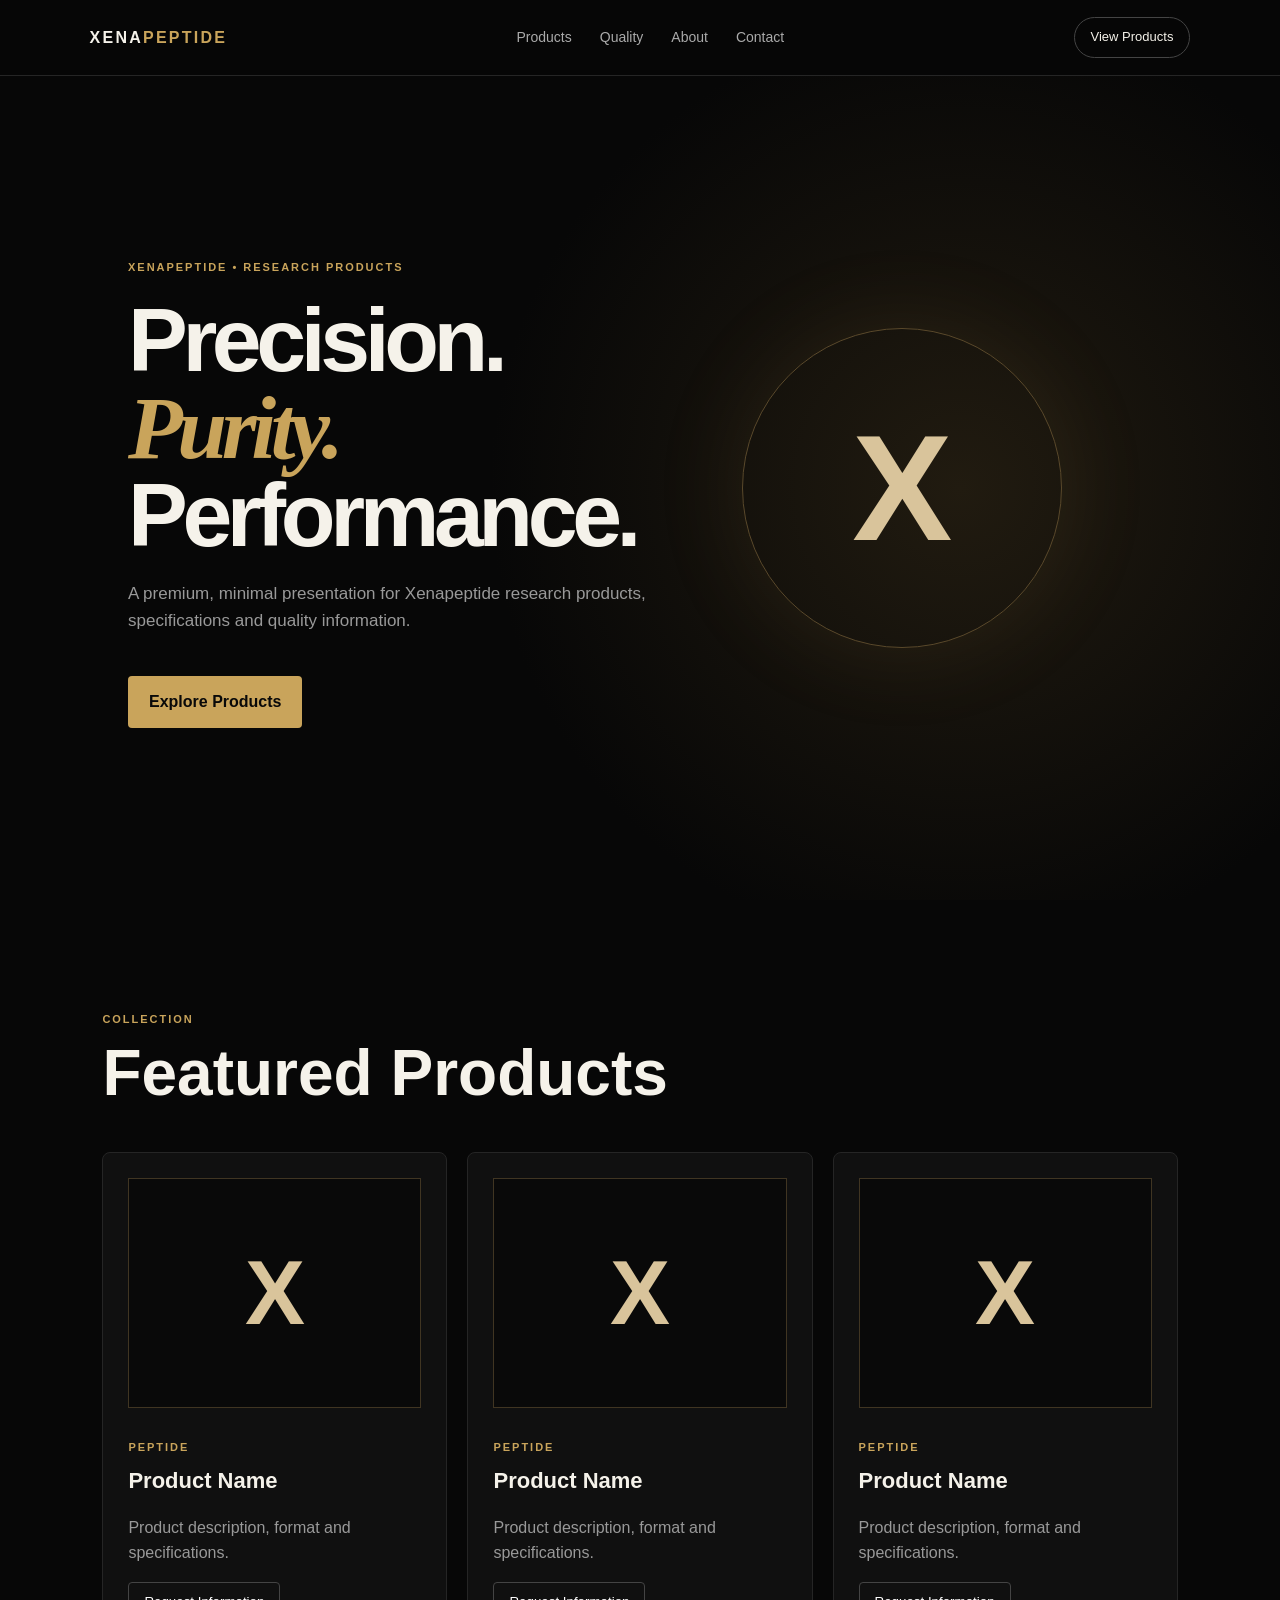
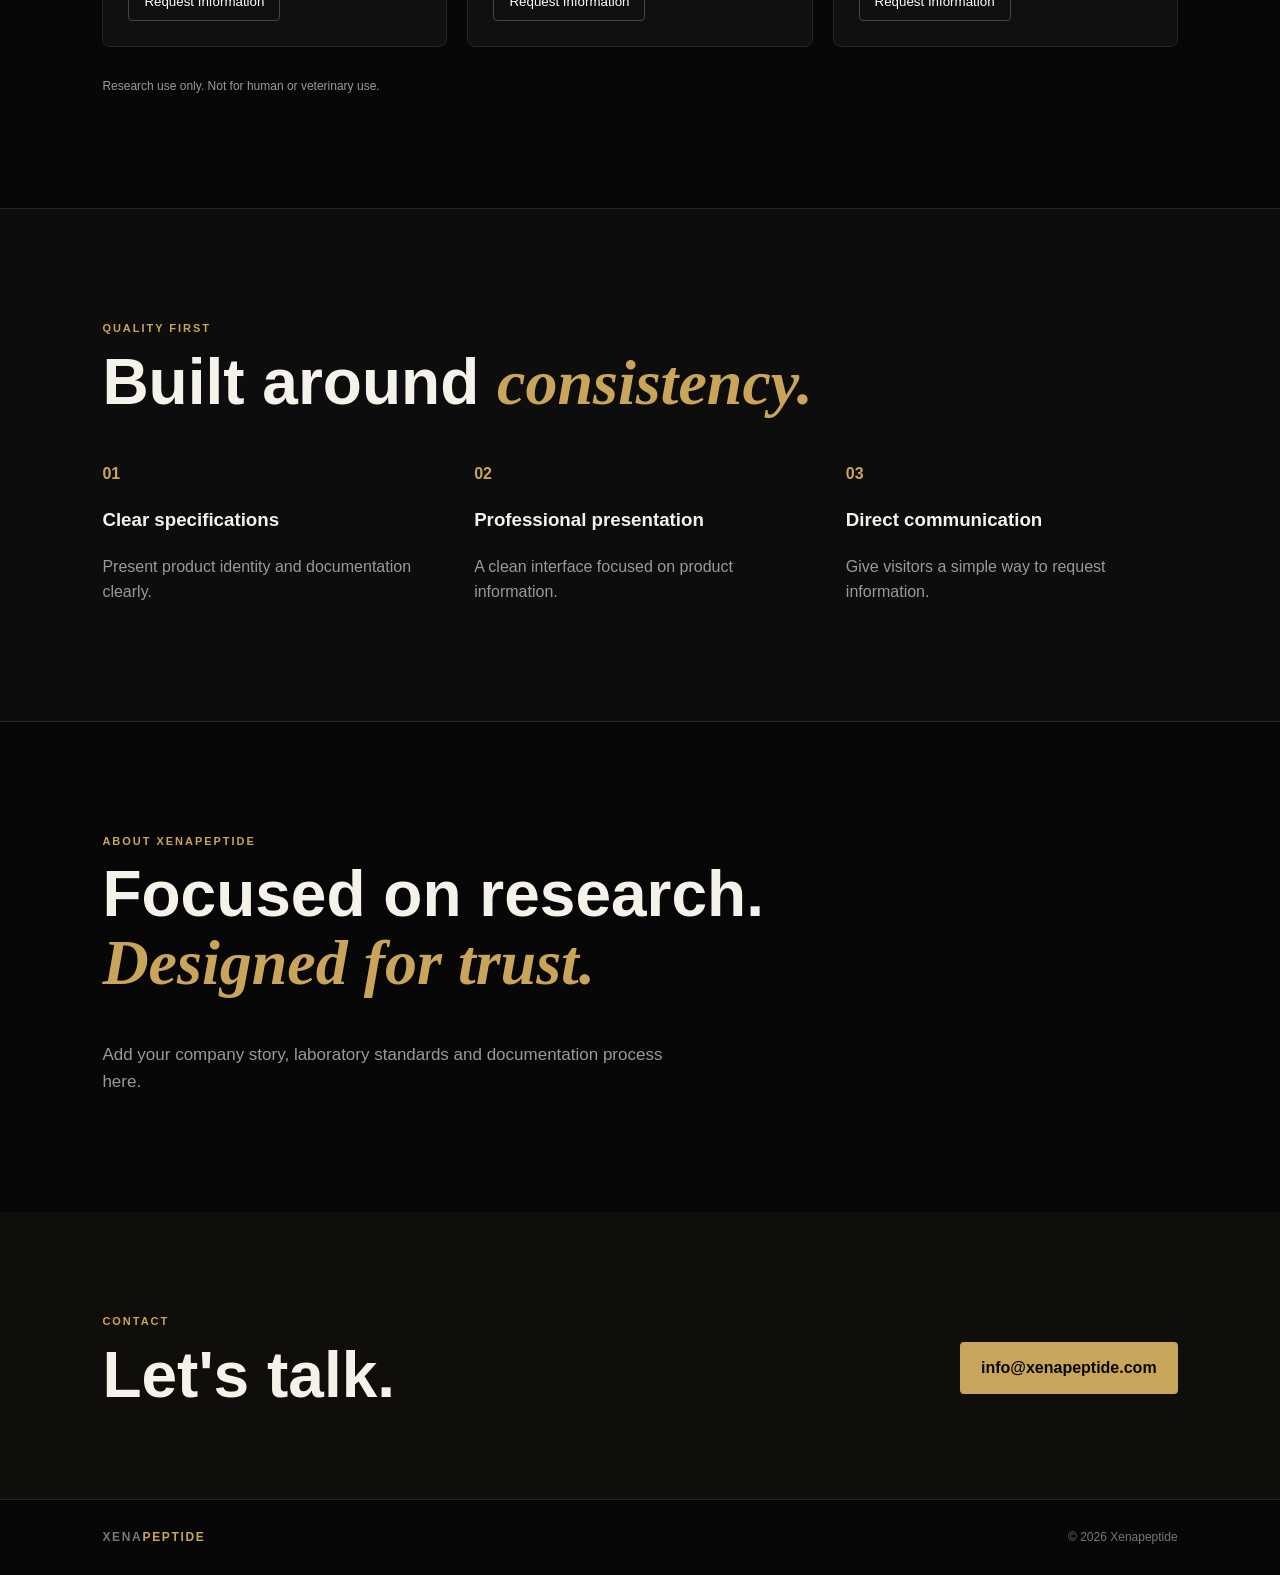
==== index.html @ 650ddecb "Add files via upload" ====
<!doctype html>
<html lang="en"><head>
<meta charset="utf-8"><meta name="viewport" content="width=device-width,initial-scale=1">
<title>Xenapeptide</title><link rel="stylesheet" href="styles.css">
</head><body>
<header><a class="logo" href="#home">XENA<span>PEPTIDE</span></a>
<nav><a href="#products">Products</a><a href="#quality">Quality</a><a href="#about">About</a><a href="#contact">Contact</a></nav>
<a class="pill" href="#products">View Products</a></header>
<section id="home" class="hero"><div>
<p class="eyebrow">XENAPEPTIDE • RESEARCH PRODUCTS</p>
<h1>Precision.<br><i>Purity.</i> Performance.</h1>
<p class="lead">A premium, minimal presentation for Xenapeptide research products, specifications and quality information.</p>
<a class="gold" href="#products">Explore Products</a></div><div class="mark">X</div></section>
<section id="products" class="section"><p class="eyebrow">COLLECTION</p><h2>Featured Products</h2>
<div class="grid">
<article><div class="bottle">X</div><small>PEPTIDE</small><h3>Product Name</h3><p>Product description, format and specifications.</p><button>Request Information</button></article>
<article><div class="bottle">X</div><small>PEPTIDE</small><h3>Product Name</h3><p>Product description, format and specifications.</p><button>Request Information</button></article>
<article><div class="bottle">X</div><small>PEPTIDE</small><h3>Product Name</h3><p>Product description, format and specifications.</p><button>Request Information</button></article>
</div><p class="notice">Research use only. Not for human or veterinary use.</p></section>
<section id="quality" class="dark"><p class="eyebrow">QUALITY FIRST</p><h2>Built around <i>consistency.</i></h2>
<div class="features"><div><b>01</b><h3>Clear specifications</h3><p>Present product identity and documentation clearly.</p></div><div><b>02</b><h3>Professional presentation</h3><p>A clean interface focused on product information.</p></div><div><b>03</b><h3>Direct communication</h3><p>Give visitors a simple way to request information.</p></div></div></section>
<section id="about" class="section about"><p class="eyebrow">ABOUT XENAPEPTIDE</p><h2>Focused on research.<br><i>Designed for trust.</i></h2><p class="lead">Add your company story, laboratory standards and documentation process here.</p></section>
<section id="contact" class="contact"><div><p class="eyebrow">CONTACT</p><h2>Let's talk.</h2></div><a class="gold" href="mailto:info@xenapeptide.com">info@xenapeptide.com</a></section>
<footer><strong>XENA<span>PEPTIDE</span></strong><span>© 2026 Xenapeptide</span></footer>
</body></html>
---- styles.css ----
*{box-sizing:border-box}html{scroll-behavior:smooth}body{margin:0;background:#070707;color:#f5f2ea;font-family:Arial,sans-serif;line-height:1.6}a{text-decoration:none;color:inherit}header{height:76px;border-bottom:1px solid #252525;display:flex;align-items:center;justify-content:space-between;padding:0 7vw;position:sticky;top:0;background:#070707ee;z-index:5}.logo,strong{font-weight:800;letter-spacing:.14em}.logo span,strong span{color:#c9a45b}nav{display:flex;gap:28px;color:#aaa;font-size:14px}.pill{border:1px solid #444;padding:9px 16px;border-radius:30px;font-size:13px}.hero{min-height:calc(100vh - 76px);padding:10vw;display:grid;grid-template-columns:1.2fr .8fr;align-items:center;background:radial-gradient(circle at 75% 50%,#211b10,#070707 45%)}.eyebrow,small{color:#c9a45b;font-size:11px;letter-spacing:.18em;font-weight:bold}.hero h1{font-size:clamp(52px,7vw,94px);line-height:.98;letter-spacing:-.06em;margin:20px 0}.hero i,h2 i{color:#c9a45b;font-family:Georgia,serif}.lead{color:#999;max-width:600px;font-size:17px}.gold{display:inline-block;background:#c9a45b;color:#090909;padding:13px 21px;margin-top:25px;font-weight:bold;border-radius:4px}.mark{width:320px;height:320px;border:1px solid #5a492b;border-radius:50%;display:grid;place-items:center;font-size:150px;font-weight:800;color:#d9c49b;box-shadow:0 0 100px #c9a45b18}.section{padding:100px 8vw}.section h2,.dark h2,.contact h2{font-size:clamp(38px,5vw,65px);line-height:1.05;margin:10px 0 45px}.grid{display:grid;grid-template-columns:repeat(3,1fr);gap:20px}.grid article{background:#101010;border:1px solid #252525;padding:25px;border-radius:8px}.bottle{height:230px;display:grid;place-items:center;background:#090909;border:1px solid #403522;font-size:90px;font-weight:800;color:#d9c49b;margin-bottom:25px}.grid h3{font-size:22px;margin:5px 0}.grid p,.notice{color:#999}.grid button{background:none;color:#fff;border:1px solid #444;padding:11px 15px;border-radius:4px}.notice{margin-top:30px;font-size:12px}.dark{background:#0d0d0d;border-block:1px solid #252525;padding:100px 8vw}.features{display:grid;grid-template-columns:repeat(3,1fr);gap:40px}.features b{color:#c9a45b}.features p{color:#999}.about{max-width:1000px}.contact{padding:90px 8vw;display:flex;justify-content:space-between;align-items:center;background:#100e0a}.contact h2{margin-bottom:0}footer{border-top:1px solid #252525;padding:28px 8vw;display:flex;justify-content:space-between;color:#777;font-size:12px}@media(max-width:800px){header{padding:0 20px}nav,.pill{display:none}.hero{grid-template-columns:1fr;padding:70px 25px}.mark{display:none}.section,.dark{padding:70px 25px}.grid,.features{grid-template-columns:1fr}.contact,footer{display:block}.contact .gold{margin-top:20px}footer span{display:block;margin-top:12px}}
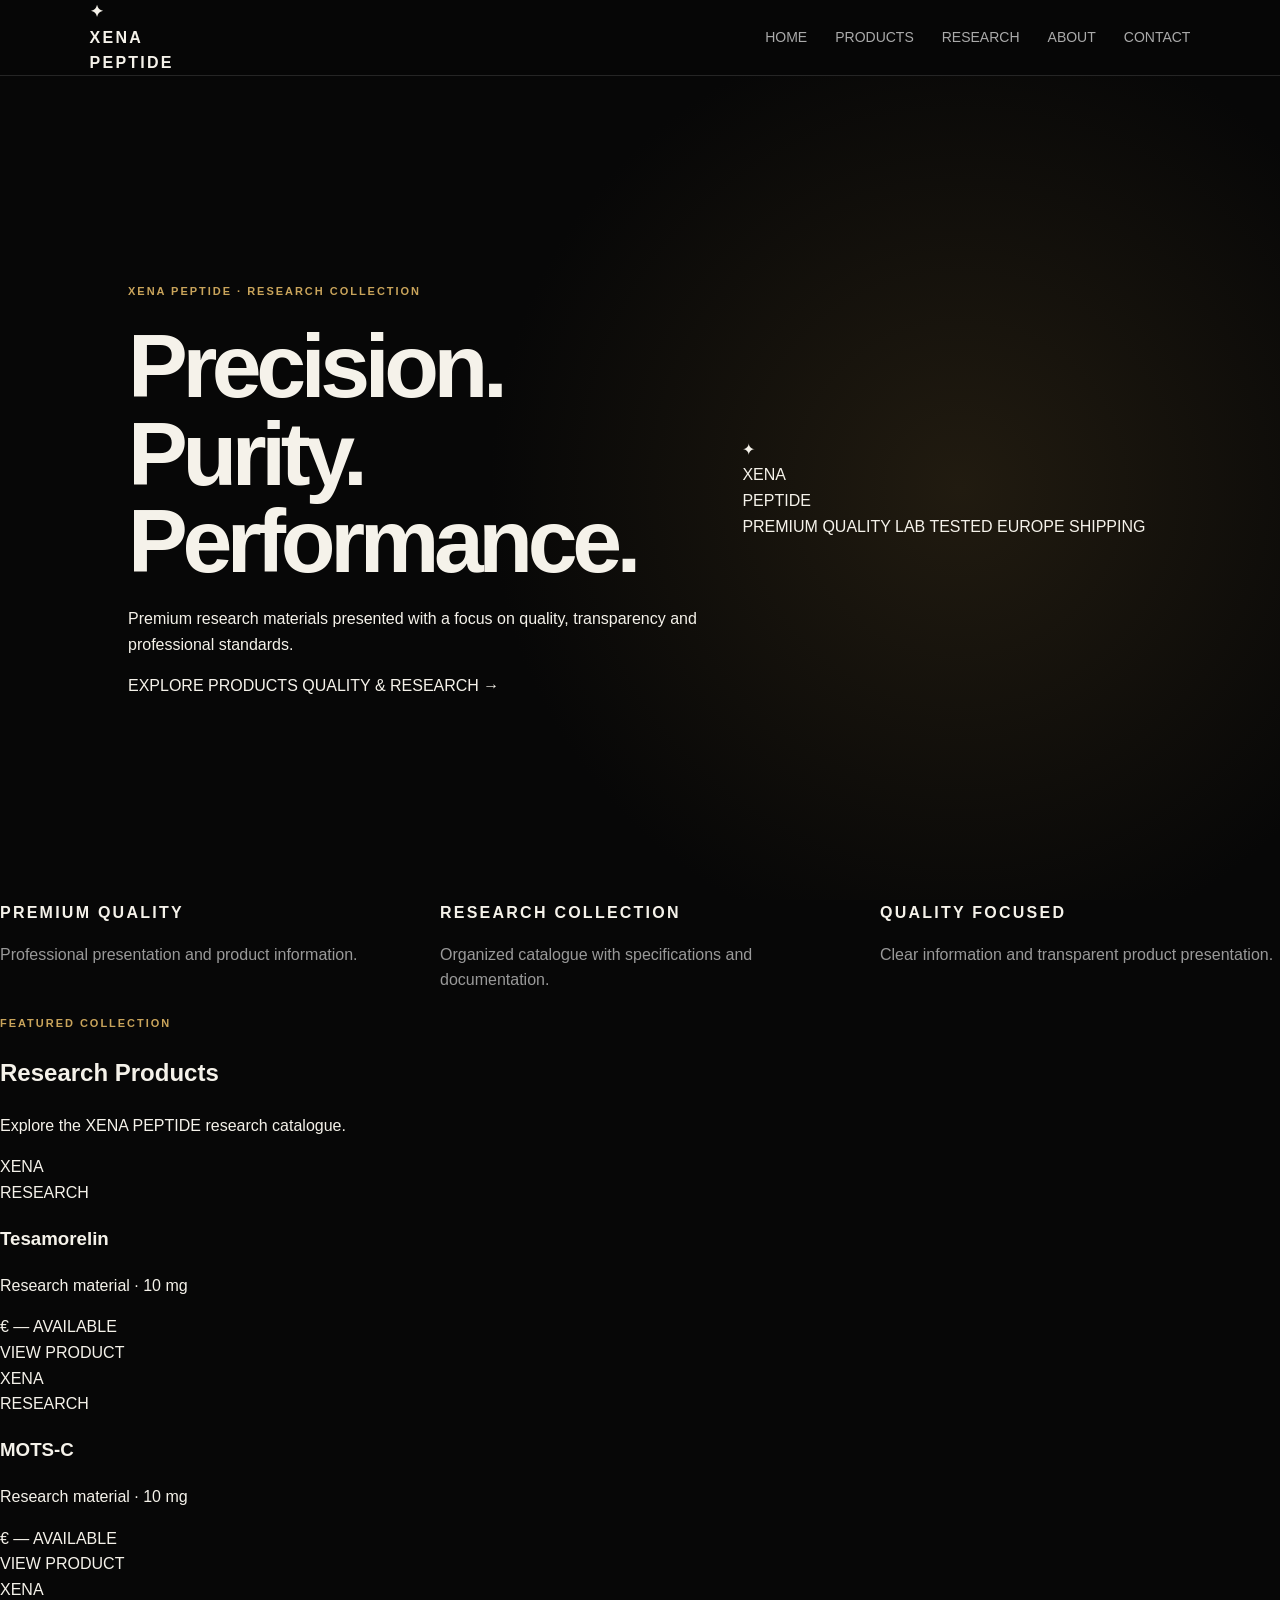
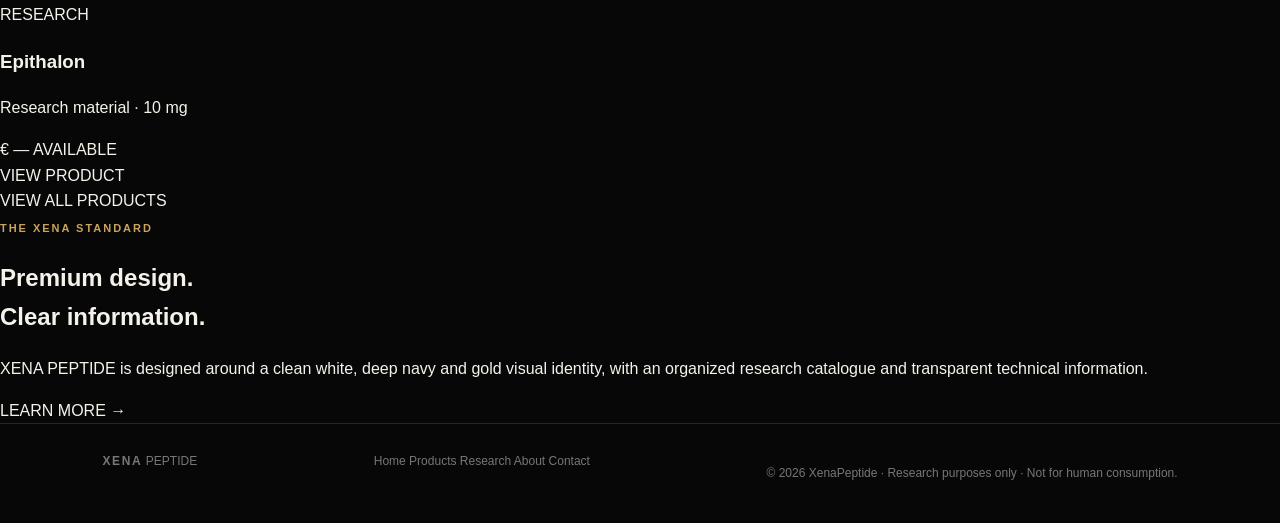
==== commit dd972a3d: "Update index.html" ====
--- a/index.html
+++ b/index.html
@@ -1,25 +1,222 @@
-<!doctype html>
-<html lang="en"><head>
-<meta charset="utf-8"><meta name="viewport" content="width=device-width,initial-scale=1">
-<title>Xenapeptide</title><link rel="stylesheet" href="styles.css">
-</head><body>
-<header><a class="logo" href="#home">XENA<span>PEPTIDE</span></a>
-<nav><a href="#products">Products</a><a href="#quality">Quality</a><a href="#about">About</a><a href="#contact">Contact</a></nav>
-<a class="pill" href="#products">View Products</a></header>
-<section id="home" class="hero"><div>
-<p class="eyebrow">XENAPEPTIDE • RESEARCH PRODUCTS</p>
-<h1>Precision.<br><i>Purity.</i> Performance.</h1>
-<p class="lead">A premium, minimal presentation for Xenapeptide research products, specifications and quality information.</p>
-<a class="gold" href="#products">Explore Products</a></div><div class="mark">X</div></section>
-<section id="products" class="section"><p class="eyebrow">COLLECTION</p><h2>Featured Products</h2>
-<div class="grid">
-<article><div class="bottle">X</div><small>PEPTIDE</small><h3>Product Name</h3><p>Product description, format and specifications.</p><button>Request Information</button></article>
-<article><div class="bottle">X</div><small>PEPTIDE</small><h3>Product Name</h3><p>Product description, format and specifications.</p><button>Request Information</button></article>
-<article><div class="bottle">X</div><small>PEPTIDE</small><h3>Product Name</h3><p>Product description, format and specifications.</p><button>Request Information</button></article>
-</div><p class="notice">Research use only. Not for human or veterinary use.</p></section>
-<section id="quality" class="dark"><p class="eyebrow">QUALITY FIRST</p><h2>Built around <i>consistency.</i></h2>
-<div class="features"><div><b>01</b><h3>Clear specifications</h3><p>Present product identity and documentation clearly.</p></div><div><b>02</b><h3>Professional presentation</h3><p>A clean interface focused on product information.</p></div><div><b>03</b><h3>Direct communication</h3><p>Give visitors a simple way to request information.</p></div></div></section>
-<section id="about" class="section about"><p class="eyebrow">ABOUT XENAPEPTIDE</p><h2>Focused on research.<br><i>Designed for trust.</i></h2><p class="lead">Add your company story, laboratory standards and documentation process here.</p></section>
-<section id="contact" class="contact"><div><p class="eyebrow">CONTACT</p><h2>Let's talk.</h2></div><a class="gold" href="mailto:info@xenapeptide.com">info@xenapeptide.com</a></section>
-<footer><strong>XENA<span>PEPTIDE</span></strong><span>© 2026 Xenapeptide</span></footer>
-</body></html>+<!DOCTYPE html>
+<html lang="en">
+<head>
+  <meta charset="UTF-8">
+  <meta name="viewport" content="width=device-width, initial-scale=1.0">
+  <title>XENA PEPTIDE | Premium Research Collection</title>
+  <link rel="stylesheet" href="styles.css">
+</head>
+
+<body>
+
+<header class="header">
+  <div class="logo">
+    <div class="logo-dna">✦</div>
+    <div>
+      <div class="logo-name">XENA</div>
+      <div class="logo-sub">PEPTIDE</div>
+    </div>
+  </div>
+
+  <nav>
+    <a href="index.html" class="active">HOME</a>
+    <a href="products.html">PRODUCTS</a>
+    <a href="research.html">RESEARCH</a>
+    <a href="about.html">ABOUT</a>
+    <a href="contact.html">CONTACT</a>
+  </nav>
+</header>
+
+<main>
+
+<section class="hero">
+
+  <div class="hero-text">
+    <span class="eyebrow">XENA PEPTIDE · RESEARCH COLLECTION</span>
+
+    <h1>
+      Precision.<br>
+      <span>Purity.</span><br>
+      Performance.
+    </h1>
+
+    <p>
+      Premium research materials presented with a focus on
+      quality, transparency and professional standards.
+    </p>
+
+    <div class="buttons">
+      <a href="products.html" class="btn">EXPLORE PRODUCTS</a>
+      <a href="research.html" class="btn-secondary">QUALITY & RESEARCH →</a>
+    </div>
+  </div>
+
+  <div class="hero-brand">
+    <div class="big-dna">✦</div>
+    <div class="big-logo">XENA</div>
+    <div class="big-sub">PEPTIDE</div>
+
+    <div class="badges">
+      <span>PREMIUM QUALITY</span>
+      <span>LAB TESTED</span>
+      <span>EUROPE SHIPPING</span>
+    </div>
+  </div>
+
+</section>
+
+
+<section class="features">
+
+  <div>
+    <strong>PREMIUM QUALITY</strong>
+    <p>Professional presentation and product information.</p>
+  </div>
+
+  <div>
+    <strong>RESEARCH COLLECTION</strong>
+    <p>Organized catalogue with specifications and documentation.</p>
+  </div>
+
+  <div>
+    <strong>QUALITY FOCUSED</strong>
+    <p>Clear information and transparent product presentation.</p>
+  </div>
+
+</section>
+
+
+<section class="products-section">
+
+  <div class="section-title">
+    <span class="eyebrow">FEATURED COLLECTION</span>
+    <h2>Research Products</h2>
+    <p>Explore the XENA PEPTIDE research catalogue.</p>
+  </div>
+
+  <div class="product-grid">
+
+    <article class="product-card">
+      <div class="product-image">
+        <div class="placeholder">XENA</div>
+      </div>
+
+      <div class="product-info">
+        <span class="product-category">RESEARCH</span>
+        <h3>Tesamorelin</h3>
+        <p>Research material · 10 mg</p>
+
+        <div class="price-row">
+          <span class="price">€ —</span>
+          <span class="availability">AVAILABLE</span>
+        </div>
+
+        <a href="products.html" class="product-btn">
+          VIEW PRODUCT
+        </a>
+      </div>
+    </article>
+
+
+    <article class="product-card">
+      <div class="product-image">
+        <div class="placeholder">XENA</div>
+      </div>
+
+      <div class="product-info">
+        <span class="product-category">RESEARCH</span>
+        <h3>MOTS-C</h3>
+        <p>Research material · 10 mg</p>
+
+        <div class="price-row">
+          <span class="price">€ —</span>
+          <span class="availability">AVAILABLE</span>
+        </div>
+
+        <a href="products.html" class="product-btn">
+          VIEW PRODUCT
+        </a>
+      </div>
+    </article>
+
+
+    <article class="product-card">
+      <div class="product-image">
+        <div class="placeholder">XENA</div>
+      </div>
+
+      <div class="product-info">
+        <span class="product-category">RESEARCH</span>
+        <h3>Epithalon</h3>
+        <p>Research material · 10 mg</p>
+
+        <div class="price-row">
+          <span class="price">€ —</span>
+          <span class="availability">AVAILABLE</span>
+        </div>
+
+        <a href="products.html" class="product-btn">
+          VIEW PRODUCT
+        </a>
+      </div>
+    </article>
+
+  </div>
+
+  <div class="center">
+    <a href="products.html" class="btn">VIEW ALL PRODUCTS</a>
+  </div>
+
+</section>
+
+
+<section class="quality">
+
+  <div>
+    <span class="eyebrow">THE XENA STANDARD</span>
+    <h2>Premium design.<br>Clear information.</h2>
+  </div>
+
+  <div>
+    <p>
+      XENA PEPTIDE is designed around a clean white,
+      deep navy and gold visual identity, with an organized
+      research catalogue and transparent technical information.
+    </p>
+
+    <a href="research.html" class="btn-secondary">
+      LEARN MORE →
+    </a>
+  </div>
+
+</section>
+
+</main>
+
+
+<footer>
+
+  <div class="footer-logo">
+    <strong>XENA</strong>
+    <span>PEPTIDE</span>
+  </div>
+
+  <div class="footer-links">
+    <a href="index.html">Home</a>
+    <a href="products.html">Products</a>
+    <a href="research.html">Research</a>
+    <a href="about.html">About</a>
+    <a href="contact.html">Contact</a>
+  </div>
+
+  <p>
+    © 2026 XenaPeptide · Research purposes only ·
+    Not for human consumption.
+  </p>
+
+</footer>
+
+<script src="script.js"></script>
+
+</body>
+</html>
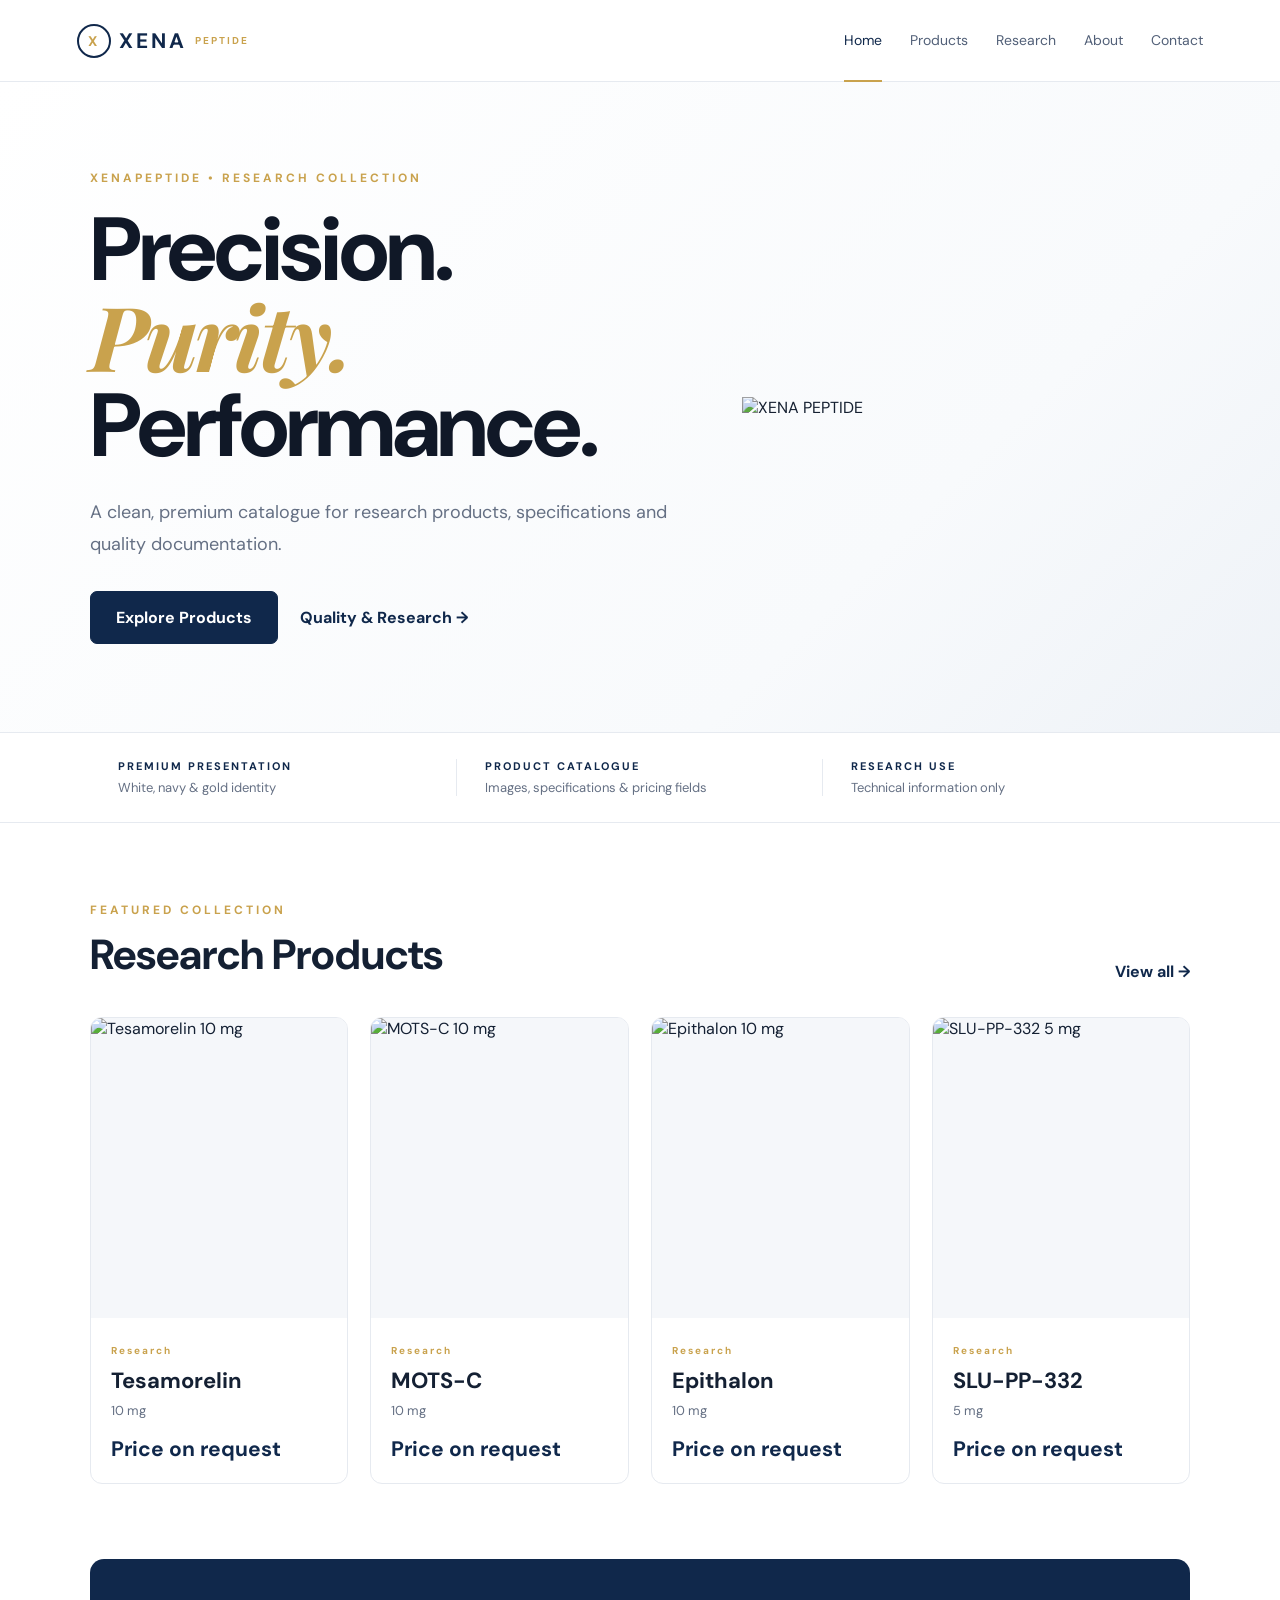
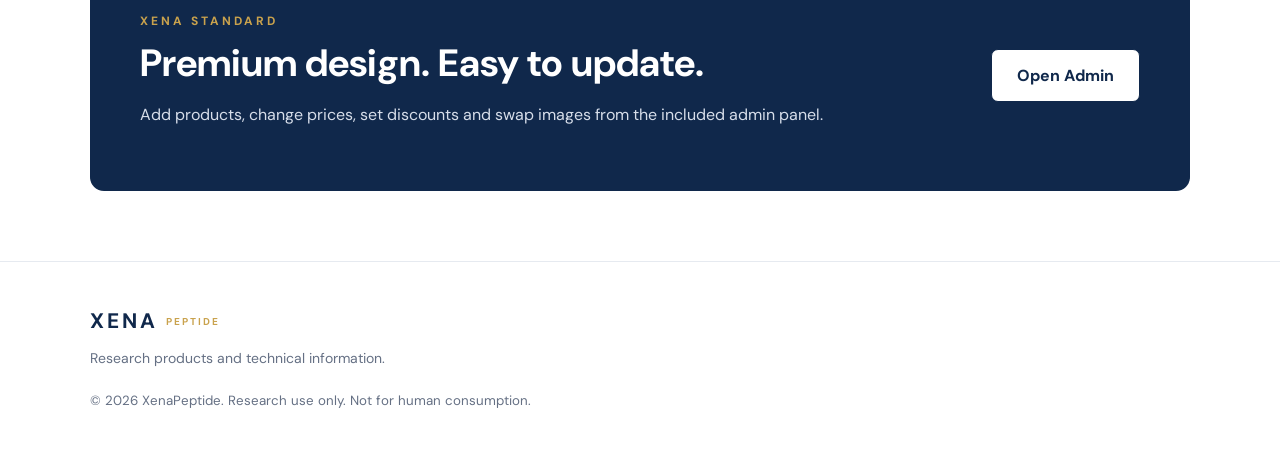
==== commit 2b73c607: "Add files via upload" ====
--- a/index.html
+++ b/index.html
@@ -1,222 +1,42 @@
-<!DOCTYPE html>
+<!doctype html>
 <html lang="en">
 <head>
-  <meta charset="UTF-8">
-  <meta name="viewport" content="width=device-width, initial-scale=1.0">
-  <title>XENA PEPTIDE | Premium Research Collection</title>
-  <link rel="stylesheet" href="styles.css">
+<meta charset="utf-8"><meta name="viewport" content="width=device-width,initial-scale=1">
+<title>XENA PEPTIDE — Research Collection</title>
+<meta name="description" content="XENA PEPTIDE research product catalogue.">
+<link rel="stylesheet" href="styles.css">
 </head>
-
 <body>
-
-<header class="header">
-  <div class="logo">
-    <div class="logo-dna">✦</div>
-    <div>
-      <div class="logo-name">XENA</div>
-      <div class="logo-sub">PEPTIDE</div>
-    </div>
-  </div>
-
-  <nav>
-    <a href="index.html" class="active">HOME</a>
-    <a href="products.html">PRODUCTS</a>
-    <a href="research.html">RESEARCH</a>
-    <a href="about.html">ABOUT</a>
-    <a href="contact.html">CONTACT</a>
-  </nav>
+<header class="site-header">
+  <a class="logo" href="index.html"><span class="mark">X</span><span class="xena">XENA</span><b>PEPTIDE</b></a>
+  <button class="menu" aria-label="Menu">☰</button>
+  <nav><a class="active" href="index.html">Home</a><a href="products.html">Products</a><a href="research.html">Research</a><a href="about.html">About</a><a href="contact.html">Contact</a></nav>
 </header>
 
 <main>
-
 <section class="hero">
-
-  <div class="hero-text">
-    <span class="eyebrow">XENA PEPTIDE · RESEARCH COLLECTION</span>
-
-    <h1>
-      Precision.<br>
-      <span>Purity.</span><br>
-      Performance.
-    </h1>
-
-    <p>
-      Premium research materials presented with a focus on
-      quality, transparency and professional standards.
-    </p>
-
-    <div class="buttons">
-      <a href="products.html" class="btn">EXPLORE PRODUCTS</a>
-      <a href="research.html" class="btn-secondary">QUALITY & RESEARCH →</a>
-    </div>
+  <div class="hero-copy">
+    <div class="eyebrow">XENAPEPTIDE • RESEARCH COLLECTION</div>
+    <h1>Precision.<br><em>Purity.</em><br>Performance.</h1>
+    <p>A clean, premium catalogue for research products, specifications and quality documentation.</p>
+    <div class="hero-actions"><a class="btn" href="products.html">Explore Products</a><a class="ghost" href="research.html">Quality & Research →</a></div>
   </div>
-
-  <div class="hero-brand">
-    <div class="big-dna">✦</div>
-    <div class="big-logo">XENA</div>
-    <div class="big-sub">PEPTIDE</div>
-
-    <div class="badges">
-      <span>PREMIUM QUALITY</span>
-      <span>LAB TESTED</span>
-      <span>EUROPE SHIPPING</span>
-    </div>
-  </div>
-
+  <div class="hero-logo"><img src="images/logo.jpg" alt="XENA PEPTIDE"></div>
 </section>
 
-
-<section class="features">
-
-  <div>
-    <strong>PREMIUM QUALITY</strong>
-    <p>Professional presentation and product information.</p>
-  </div>
-
-  <div>
-    <strong>RESEARCH COLLECTION</strong>
-    <p>Organized catalogue with specifications and documentation.</p>
-  </div>
-
-  <div>
-    <strong>QUALITY FOCUSED</strong>
-    <p>Clear information and transparent product presentation.</p>
-  </div>
-
+<section class="trust">
+  <div><strong>PREMIUM PRESENTATION</strong><span>White, navy & gold identity</span></div>
+  <div><strong>PRODUCT CATALOGUE</strong><span>Images, specifications & pricing fields</span></div>
+  <div><strong>RESEARCH USE</strong><span>Technical information only</span></div>
 </section>
 
-
-<section class="products-section">
-
-  <div class="section-title">
-    <span class="eyebrow">FEATURED COLLECTION</span>
-    <h2>Research Products</h2>
-    <p>Explore the XENA PEPTIDE research catalogue.</p>
-  </div>
-
-  <div class="product-grid">
-
-    <article class="product-card">
-      <div class="product-image">
-        <div class="placeholder">XENA</div>
-      </div>
-
-      <div class="product-info">
-        <span class="product-category">RESEARCH</span>
-        <h3>Tesamorelin</h3>
-        <p>Research material · 10 mg</p>
-
-        <div class="price-row">
-          <span class="price">€ —</span>
-          <span class="availability">AVAILABLE</span>
-        </div>
-
-        <a href="products.html" class="product-btn">
-          VIEW PRODUCT
-        </a>
-      </div>
-    </article>
-
-
-    <article class="product-card">
-      <div class="product-image">
-        <div class="placeholder">XENA</div>
-      </div>
-
-      <div class="product-info">
-        <span class="product-category">RESEARCH</span>
-        <h3>MOTS-C</h3>
-        <p>Research material · 10 mg</p>
-
-        <div class="price-row">
-          <span class="price">€ —</span>
-          <span class="availability">AVAILABLE</span>
-        </div>
-
-        <a href="products.html" class="product-btn">
-          VIEW PRODUCT
-        </a>
-      </div>
-    </article>
-
-
-    <article class="product-card">
-      <div class="product-image">
-        <div class="placeholder">XENA</div>
-      </div>
-
-      <div class="product-info">
-        <span class="product-category">RESEARCH</span>
-        <h3>Epithalon</h3>
-        <p>Research material · 10 mg</p>
-
-        <div class="price-row">
-          <span class="price">€ —</span>
-          <span class="availability">AVAILABLE</span>
-        </div>
-
-        <a href="products.html" class="product-btn">
-          VIEW PRODUCT
-        </a>
-      </div>
-    </article>
-
-  </div>
-
-  <div class="center">
-    <a href="products.html" class="btn">VIEW ALL PRODUCTS</a>
-  </div>
-
+<section class="section">
+  <div class="section-head"><div><span class="eyebrow">FEATURED COLLECTION</span><h2>Research Products</h2></div><a class="text-link" href="products.html">View all →</a></div>
+  <div id="featured" class="product-grid"></div>
 </section>
 
-
-<section class="quality">
-
-  <div>
-    <span class="eyebrow">THE XENA STANDARD</span>
-    <h2>Premium design.<br>Clear information.</h2>
-  </div>
-
-  <div>
-    <p>
-      XENA PEPTIDE is designed around a clean white,
-      deep navy and gold visual identity, with an organized
-      research catalogue and transparent technical information.
-    </p>
-
-    <a href="research.html" class="btn-secondary">
-      LEARN MORE →
-    </a>
-  </div>
-
-</section>
-
+<section class="banner"><div><span class="eyebrow">XENA STANDARD</span><h2>Premium design. Easy to update.</h2><p>Add products, change prices, set discounts and swap images from the included admin panel.</p></div><a class="btn outline" href="admin.html">Open Admin</a></section>
 </main>
-
-
-<footer>
-
-  <div class="footer-logo">
-    <strong>XENA</strong>
-    <span>PEPTIDE</span>
-  </div>
-
-  <div class="footer-links">
-    <a href="index.html">Home</a>
-    <a href="products.html">Products</a>
-    <a href="research.html">Research</a>
-    <a href="about.html">About</a>
-    <a href="contact.html">Contact</a>
-  </div>
-
-  <p>
-    © 2026 XenaPeptide · Research purposes only ·
-    Not for human consumption.
-  </p>
-
-</footer>
-
+<footer><div class="logo"><span class="xena">XENA</span><b>PEPTIDE</b></div><p>Research products and technical information.</p><small>© 2026 XenaPeptide. Research use only. Not for human consumption.</small></footer>
 <script src="script.js"></script>
-
-</body>
-</html>
+</body></html>
--- a/styles.css
+++ b/styles.css
@@ -1 +1,4 @@
-*{box-sizing:border-box}html{scroll-behavior:smooth}body{margin:0;background:#070707;color:#f5f2ea;font-family:Arial,sans-serif;line-height:1.6}a{text-decoration:none;color:inherit}header{height:76px;border-bottom:1px solid #252525;display:flex;align-items:center;justify-content:space-between;padding:0 7vw;position:sticky;top:0;background:#070707ee;z-index:5}.logo,strong{font-weight:800;letter-spacing:.14em}.logo span,strong span{color:#c9a45b}nav{display:flex;gap:28px;color:#aaa;font-size:14px}.pill{border:1px solid #444;padding:9px 16px;border-radius:30px;font-size:13px}.hero{min-height:calc(100vh - 76px);padding:10vw;display:grid;grid-template-columns:1.2fr .8fr;align-items:center;background:radial-gradient(circle at 75% 50%,#211b10,#070707 45%)}.eyebrow,small{color:#c9a45b;font-size:11px;letter-spacing:.18em;font-weight:bold}.hero h1{font-size:clamp(52px,7vw,94px);line-height:.98;letter-spacing:-.06em;margin:20px 0}.hero i,h2 i{color:#c9a45b;font-family:Georgia,serif}.lead{color:#999;max-width:600px;font-size:17px}.gold{display:inline-block;background:#c9a45b;color:#090909;padding:13px 21px;margin-top:25px;font-weight:bold;border-radius:4px}.mark{width:320px;height:320px;border:1px solid #5a492b;border-radius:50%;display:grid;place-items:center;font-size:150px;font-weight:800;color:#d9c49b;box-shadow:0 0 100px #c9a45b18}.section{padding:100px 8vw}.section h2,.dark h2,.contact h2{font-size:clamp(38px,5vw,65px);line-height:1.05;margin:10px 0 45px}.grid{display:grid;grid-template-columns:repeat(3,1fr);gap:20px}.grid article{background:#101010;border:1px solid #252525;padding:25px;border-radius:8px}.bottle{height:230px;display:grid;place-items:center;background:#090909;border:1px solid #403522;font-size:90px;font-weight:800;color:#d9c49b;margin-bottom:25px}.grid h3{font-size:22px;margin:5px 0}.grid p,.notice{color:#999}.grid button{background:none;color:#fff;border:1px solid #444;padding:11px 15px;border-radius:4px}.notice{margin-top:30px;font-size:12px}.dark{background:#0d0d0d;border-block:1px solid #252525;padding:100px 8vw}.features{display:grid;grid-template-columns:repeat(3,1fr);gap:40px}.features b{color:#c9a45b}.features p{color:#999}.about{max-width:1000px}.contact{padding:90px 8vw;display:flex;justify-content:space-between;align-items:center;background:#100e0a}.contact h2{margin-bottom:0}footer{border-top:1px solid #252525;padding:28px 8vw;display:flex;justify-content:space-between;color:#777;font-size:12px}@media(max-width:800px){header{padding:0 20px}nav,.pill{display:none}.hero{grid-template-columns:1fr;padding:70px 25px}.mark{display:none}.section,.dark{padding:70px 25px}.grid,.features{grid-template-columns:1fr}.contact,footer{display:block}.contact .gold{margin-top:20px}footer span{display:block;margin-top:12px}}+@import url('https://fonts.googleapis.com/css2?family=DM+Sans:wght@400;500;600;700&family=Playfair+Display:ital,wght@1,600&display=swap');
+:root{--navy:#10284b;--gold:#c9a24d;--ink:#142033;--muted:#657084;--line:#e6eaf0;--bg:#fff;--soft:#f7f9fc}
+*{box-sizing:border-box}body{margin:0;font-family:"DM Sans",Arial,sans-serif;color:var(--ink);background:var(--bg)}a{text-decoration:none;color:inherit}.site-header{height:82px;border-bottom:1px solid var(--line);display:flex;align-items:center;justify-content:space-between;padding:0 6vw;position:sticky;top:0;background:rgba(255,255,255,.96);backdrop-filter:blur(12px);z-index:5}.logo{display:flex;align-items:center;gap:8px;letter-spacing:3px;font-weight:700}.logo .mark{width:34px;height:34px;border:2px solid var(--navy);border-radius:50%;display:grid;place-items:center;color:var(--gold);font-size:14px}.logo .xena{font-size:21px;color:var(--navy)}.logo b{font-size:10px;color:var(--gold);letter-spacing:2px}.site-header nav{display:flex;gap:28px;font-size:14px;color:#526078}.site-header nav a{padding:31px 0;border-bottom:2px solid transparent}.site-header nav a.active{color:var(--navy);border-bottom-color:var(--gold)}.menu{display:none;border:0;background:none;font-size:25px}.hero{min-height:650px;padding:80px 7vw;display:grid;grid-template-columns:1.1fr .9fr;gap:40px;align-items:center;background:linear-gradient(135deg,#fff 0%,#f8fafc 70%,#eef2f7 100%)}.eyebrow{font-size:12px;letter-spacing:3px;font-weight:700;color:var(--gold)}h1{font-size:clamp(56px,7vw,92px);line-height:.94;margin:22px 0 28px;letter-spacing:-3px;color:#101827}h1 em{font-family:"Playfair Display",serif;color:var(--gold)}.hero p,.page-hero p{font-size:18px;line-height:1.8;color:var(--muted);max-width:640px}.hero-logo{display:flex;justify-content:center}.hero-logo img{width:min(420px,100%);mix-blend-mode:multiply;filter:saturate(.9)}.hero-actions{display:flex;gap:22px;align-items:center;margin-top:30px}.btn{display:inline-block;border:1px solid var(--navy);background:var(--navy);color:#fff;padding:15px 25px;border-radius:7px;font-weight:700}.btn.outline{background:#fff;color:var(--navy);border-color:var(--navy)}.ghost,.text-link{color:var(--navy);font-weight:700}.trust{display:grid;grid-template-columns:repeat(3,1fr);border-top:1px solid var(--line);border-bottom:1px solid var(--line);padding:26px 7vw}.trust div{padding:0 28px;border-right:1px solid var(--line)}.trust div:last-child{border:0}.trust strong,.trust span{display:block}.trust strong{font-size:11px;letter-spacing:2px;color:var(--navy)}.trust span{font-size:13px;color:var(--muted);margin-top:6px}.section{padding:75px 7vw}.section-head{display:flex;justify-content:space-between;align-items:end;margin-bottom:35px}.section-head h2{font-size:42px;margin:8px 0 0}.product-grid{display:grid;grid-template-columns:repeat(4,1fr);gap:22px}.product-card{border:1px solid var(--line);border-radius:12px;overflow:hidden;background:#fff;transition:.2s}.product-card:hover{transform:translateY(-3px);box-shadow:0 15px 35px rgba(16,40,75,.08)}.product-image{height:300px;background:#f5f7fa;display:flex;align-items:center;justify-content:center}.product-image img{width:100%;height:100%;object-fit:cover}.product-info{padding:20px}.tag{font-size:10px;letter-spacing:2px;color:var(--gold);font-weight:700}.product-info h3{font-size:22px;margin:7px 0}.amount{color:var(--muted);font-size:13px}.price{font-size:21px;font-weight:700;color:var(--navy);margin-top:16px}.old{color:#8993a3;text-decoration:line-through;font-size:14px;margin-left:7px}.discount{display:inline-block;margin-left:7px;background:#f3e7c8;color:#765516;border-radius:20px;padding:4px 8px;font-size:11px;font-weight:700}.banner{margin:0 7vw 70px;padding:50px;background:var(--navy);color:#fff;border-radius:14px;display:flex;justify-content:space-between;align-items:center;gap:30px}.banner h2{font-size:38px;margin:8px 0}.banner p{color:#d7deea}.page-hero{padding:85px 7vw;background:linear-gradient(135deg,#f8fafc,#fff);border-bottom:1px solid var(--line)}.page-hero h1{font-size:68px;margin:15px 0}.notice{background:#f8f5ec;border-left:4px solid var(--gold);padding:18px 20px;line-height:1.6;color:#4f4b41;margin-bottom:30px}.two-col{display:grid;grid-template-columns:1fr 1fr;gap:30px}.two-col>div,.contact-box{border:1px solid var(--line);border-radius:12px;padding:35px;background:#fff}.two-col h2,.contact-box h2{font-size:28px}.contact-box{max-width:800px}.admin-toolbar{display:flex;gap:10px;flex-wrap:wrap;margin-bottom:22px}.file-btn{display:inline-flex;align-items:center;border:1px solid var(--navy);color:var(--navy);padding:14px 20px;border-radius:7px;font-weight:700;cursor:pointer}.file-btn input{display:none}.admin-card{border:1px solid var(--line);border-radius:12px;padding:20px;margin:15px 0;background:#fff}.admin-grid{display:grid;grid-template-columns:1.3fr 1fr 1fr 1fr;gap:12px}.admin-card label{font-size:11px;font-weight:700;color:#667085}.admin-card input{width:100%;margin-top:6px;padding:12px;border:1px solid #dce1e8;border-radius:6px;font:inherit}.remove{margin-top:15px;background:#fff;border:1px solid #d66;color:#a22;padding:9px 13px;border-radius:6px}code{background:#eee;padding:2px 5px;border-radius:4px}footer{border-top:1px solid var(--line);padding:45px 7vw;color:var(--muted)}footer p{font-size:14px}footer small{display:block;margin-top:25px}
+@media(max-width:900px){.site-header nav{display:none}.menu{display:block}.hero{grid-template-columns:1fr;padding-top:60px}.hero-logo{order:-1}.product-grid{grid-template-columns:repeat(2,1fr)}.trust{grid-template-columns:1fr;gap:18px}.trust div{border:0;border-bottom:1px solid var(--line);padding:12px 0}.two-col{grid-template-columns:1fr}.admin-grid{grid-template-columns:1fr 1fr}.section-head{align-items:start;gap:20px;flex-direction:column}}@media(max-width:560px){.site-header{padding:0 20px}.hero,.section,.page-hero{padding-left:20px;padding-right:20px}.banner{margin-left:20px;margin-right:20px;flex-direction:column;align-items:flex-start}.product-grid{grid-template-columns:1fr}.admin-grid{grid-template-columns:1fr}.hero h1{font-size:58px}.page-hero h1{font-size:52px}}
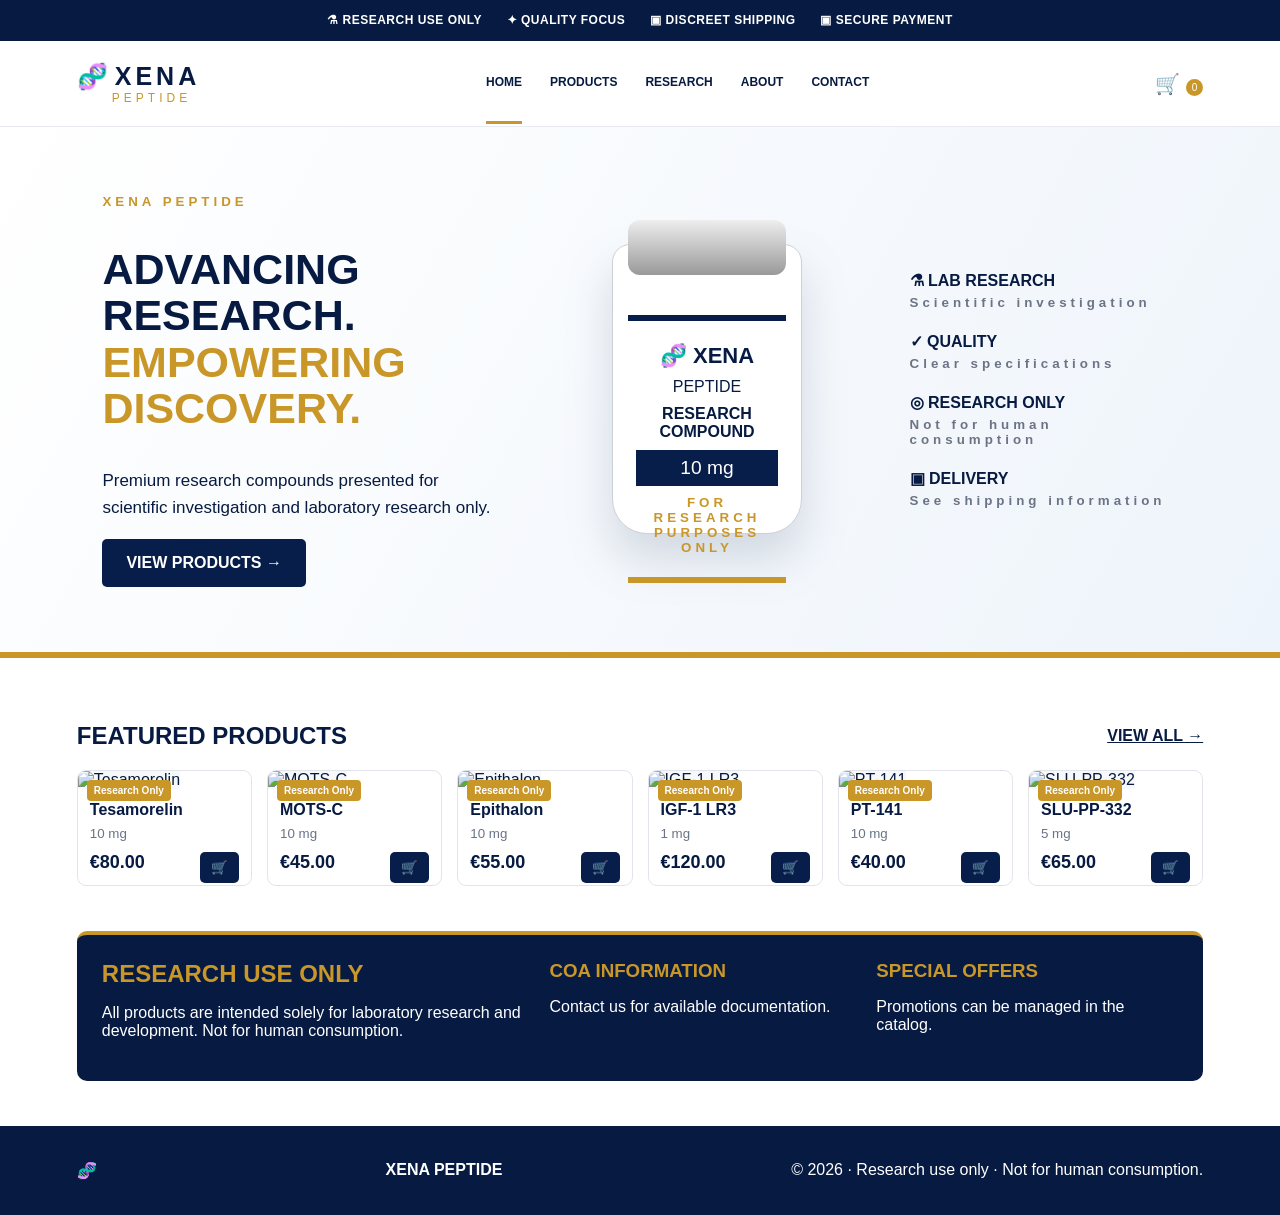
==== commit bbf9b074: "Add files via upload" ====
--- a/index.html
+++ b/index.html
@@ -1,42 +1,7 @@
-<!doctype html>
-<html lang="en">
-<head>
-<meta charset="utf-8"><meta name="viewport" content="width=device-width,initial-scale=1">
-<title>XENA PEPTIDE — Research Collection</title>
-<meta name="description" content="XENA PEPTIDE research product catalogue.">
-<link rel="stylesheet" href="styles.css">
-</head>
-<body>
-<header class="site-header">
-  <a class="logo" href="index.html"><span class="mark">X</span><span class="xena">XENA</span><b>PEPTIDE</b></a>
-  <button class="menu" aria-label="Menu">☰</button>
-  <nav><a class="active" href="index.html">Home</a><a href="products.html">Products</a><a href="research.html">Research</a><a href="about.html">About</a><a href="contact.html">Contact</a></nav>
-</header>
-
-<main>
-<section class="hero">
-  <div class="hero-copy">
-    <div class="eyebrow">XENAPEPTIDE • RESEARCH COLLECTION</div>
-    <h1>Precision.<br><em>Purity.</em><br>Performance.</h1>
-    <p>A clean, premium catalogue for research products, specifications and quality documentation.</p>
-    <div class="hero-actions"><a class="btn" href="products.html">Explore Products</a><a class="ghost" href="research.html">Quality & Research →</a></div>
-  </div>
-  <div class="hero-logo"><img src="images/logo.jpg" alt="XENA PEPTIDE"></div>
-</section>
-
-<section class="trust">
-  <div><strong>PREMIUM PRESENTATION</strong><span>White, navy & gold identity</span></div>
-  <div><strong>PRODUCT CATALOGUE</strong><span>Images, specifications & pricing fields</span></div>
-  <div><strong>RESEARCH USE</strong><span>Technical information only</span></div>
-</section>
-
-<section class="section">
-  <div class="section-head"><div><span class="eyebrow">FEATURED COLLECTION</span><h2>Research Products</h2></div><a class="text-link" href="products.html">View all →</a></div>
-  <div id="featured" class="product-grid"></div>
-</section>
-
-<section class="banner"><div><span class="eyebrow">XENA STANDARD</span><h2>Premium design. Easy to update.</h2><p>Add products, change prices, set discounts and swap images from the included admin panel.</p></div><a class="btn outline" href="admin.html">Open Admin</a></section>
-</main>
-<footer><div class="logo"><span class="xena">XENA</span><b>PEPTIDE</b></div><p>Research products and technical information.</p><small>© 2026 XenaPeptide. Research use only. Not for human consumption.</small></footer>
-<script src="script.js"></script>
-</body></html>+<!doctype html><html><head><meta charset="utf-8"><meta name="viewport" content="width=device-width,initial-scale=1"><title>XENA PEPTIDE</title><link rel="stylesheet" href="styles.css"></head><body>
+<div class="top">⚗ RESEARCH USE ONLY　　✦ QUALITY FOCUS　　▣ DISCREET SHIPPING　　▣ SECURE PAYMENT</div>
+<header><a class="logo" href="index.html">🧬 <b>XENA</b><span>PEPTIDE</span></a><nav><a class="active" href="index.html">HOME</a><a href="products.html">PRODUCTS</a><a href="research.html">RESEARCH</a><a href="about.html">ABOUT</a><a href="contact.html">CONTACT</a></nav><a class="cart" href="products.html">🛒 <i id="count">0</i></a></header>
+<section class="hero"><div><small>XENA PEPTIDE</small><h1>ADVANCING RESEARCH.<br><em>EMPOWERING DISCOVERY.</em></h1><p>Premium research compounds presented for scientific investigation and laboratory research only.</p><a class="btn" href="products.html">VIEW PRODUCTS →</a></div><div class="bottle"><div class="cap"></div><div class="label"><b>🧬 XENA</b><span>PEPTIDE</span><strong>RESEARCH COMPOUND</strong><big>10 mg</big><small>FOR RESEARCH PURPOSES ONLY</small></div></div><div class="facts"><b>⚗ LAB RESEARCH<small>Scientific investigation</small></b><b>✓ QUALITY<small>Clear specifications</small></b><b>◎ RESEARCH ONLY<small>Not for human consumption</small></b><b>▣ DELIVERY<small>See shipping information</small></b></div></section>
+<section class="section"><div class="head"><h2>FEATURED PRODUCTS</h2><a href="products.html">VIEW ALL →</a></div><div id="featured" class="grid"></div></section>
+<section class="banner"><div><h2>RESEARCH USE ONLY</h2><p>All products are intended solely for laboratory research and development. Not for human consumption.</p></div><div><h3>COA INFORMATION</h3><p>Contact us for available documentation.</p></div><div><h3>SPECIAL OFFERS</h3><p>Promotions can be managed in the catalog.</p></div></section>
+<footer>🧬 <b>XENA PEPTIDE</b><span>© 2026 · Research use only · Not for human consumption.</span></footer><script src="script.js"></script></body></html>
--- a/styles.css
+++ b/styles.css
@@ -1,4 +1 @@
-@import url('https://fonts.googleapis.com/css2?family=DM+Sans:wght@400;500;600;700&family=Playfair+Display:ital,wght@1,600&display=swap');
-:root{--navy:#10284b;--gold:#c9a24d;--ink:#142033;--muted:#657084;--line:#e6eaf0;--bg:#fff;--soft:#f7f9fc}
-*{box-sizing:border-box}body{margin:0;font-family:"DM Sans",Arial,sans-serif;color:var(--ink);background:var(--bg)}a{text-decoration:none;color:inherit}.site-header{height:82px;border-bottom:1px solid var(--line);display:flex;align-items:center;justify-content:space-between;padding:0 6vw;position:sticky;top:0;background:rgba(255,255,255,.96);backdrop-filter:blur(12px);z-index:5}.logo{display:flex;align-items:center;gap:8px;letter-spacing:3px;font-weight:700}.logo .mark{width:34px;height:34px;border:2px solid var(--navy);border-radius:50%;display:grid;place-items:center;color:var(--gold);font-size:14px}.logo .xena{font-size:21px;color:var(--navy)}.logo b{font-size:10px;color:var(--gold);letter-spacing:2px}.site-header nav{display:flex;gap:28px;font-size:14px;color:#526078}.site-header nav a{padding:31px 0;border-bottom:2px solid transparent}.site-header nav a.active{color:var(--navy);border-bottom-color:var(--gold)}.menu{display:none;border:0;background:none;font-size:25px}.hero{min-height:650px;padding:80px 7vw;display:grid;grid-template-columns:1.1fr .9fr;gap:40px;align-items:center;background:linear-gradient(135deg,#fff 0%,#f8fafc 70%,#eef2f7 100%)}.eyebrow{font-size:12px;letter-spacing:3px;font-weight:700;color:var(--gold)}h1{font-size:clamp(56px,7vw,92px);line-height:.94;margin:22px 0 28px;letter-spacing:-3px;color:#101827}h1 em{font-family:"Playfair Display",serif;color:var(--gold)}.hero p,.page-hero p{font-size:18px;line-height:1.8;color:var(--muted);max-width:640px}.hero-logo{display:flex;justify-content:center}.hero-logo img{width:min(420px,100%);mix-blend-mode:multiply;filter:saturate(.9)}.hero-actions{display:flex;gap:22px;align-items:center;margin-top:30px}.btn{display:inline-block;border:1px solid var(--navy);background:var(--navy);color:#fff;padding:15px 25px;border-radius:7px;font-weight:700}.btn.outline{background:#fff;color:var(--navy);border-color:var(--navy)}.ghost,.text-link{color:var(--navy);font-weight:700}.trust{display:grid;grid-template-columns:repeat(3,1fr);border-top:1px solid var(--line);border-bottom:1px solid var(--line);padding:26px 7vw}.trust div{padding:0 28px;border-right:1px solid var(--line)}.trust div:last-child{border:0}.trust strong,.trust span{display:block}.trust strong{font-size:11px;letter-spacing:2px;color:var(--navy)}.trust span{font-size:13px;color:var(--muted);margin-top:6px}.section{padding:75px 7vw}.section-head{display:flex;justify-content:space-between;align-items:end;margin-bottom:35px}.section-head h2{font-size:42px;margin:8px 0 0}.product-grid{display:grid;grid-template-columns:repeat(4,1fr);gap:22px}.product-card{border:1px solid var(--line);border-radius:12px;overflow:hidden;background:#fff;transition:.2s}.product-card:hover{transform:translateY(-3px);box-shadow:0 15px 35px rgba(16,40,75,.08)}.product-image{height:300px;background:#f5f7fa;display:flex;align-items:center;justify-content:center}.product-image img{width:100%;height:100%;object-fit:cover}.product-info{padding:20px}.tag{font-size:10px;letter-spacing:2px;color:var(--gold);font-weight:700}.product-info h3{font-size:22px;margin:7px 0}.amount{color:var(--muted);font-size:13px}.price{font-size:21px;font-weight:700;color:var(--navy);margin-top:16px}.old{color:#8993a3;text-decoration:line-through;font-size:14px;margin-left:7px}.discount{display:inline-block;margin-left:7px;background:#f3e7c8;color:#765516;border-radius:20px;padding:4px 8px;font-size:11px;font-weight:700}.banner{margin:0 7vw 70px;padding:50px;background:var(--navy);color:#fff;border-radius:14px;display:flex;justify-content:space-between;align-items:center;gap:30px}.banner h2{font-size:38px;margin:8px 0}.banner p{color:#d7deea}.page-hero{padding:85px 7vw;background:linear-gradient(135deg,#f8fafc,#fff);border-bottom:1px solid var(--line)}.page-hero h1{font-size:68px;margin:15px 0}.notice{background:#f8f5ec;border-left:4px solid var(--gold);padding:18px 20px;line-height:1.6;color:#4f4b41;margin-bottom:30px}.two-col{display:grid;grid-template-columns:1fr 1fr;gap:30px}.two-col>div,.contact-box{border:1px solid var(--line);border-radius:12px;padding:35px;background:#fff}.two-col h2,.contact-box h2{font-size:28px}.contact-box{max-width:800px}.admin-toolbar{display:flex;gap:10px;flex-wrap:wrap;margin-bottom:22px}.file-btn{display:inline-flex;align-items:center;border:1px solid var(--navy);color:var(--navy);padding:14px 20px;border-radius:7px;font-weight:700;cursor:pointer}.file-btn input{display:none}.admin-card{border:1px solid var(--line);border-radius:12px;padding:20px;margin:15px 0;background:#fff}.admin-grid{display:grid;grid-template-columns:1.3fr 1fr 1fr 1fr;gap:12px}.admin-card label{font-size:11px;font-weight:700;color:#667085}.admin-card input{width:100%;margin-top:6px;padding:12px;border:1px solid #dce1e8;border-radius:6px;font:inherit}.remove{margin-top:15px;background:#fff;border:1px solid #d66;color:#a22;padding:9px 13px;border-radius:6px}code{background:#eee;padding:2px 5px;border-radius:4px}footer{border-top:1px solid var(--line);padding:45px 7vw;color:var(--muted)}footer p{font-size:14px}footer small{display:block;margin-top:25px}
-@media(max-width:900px){.site-header nav{display:none}.menu{display:block}.hero{grid-template-columns:1fr;padding-top:60px}.hero-logo{order:-1}.product-grid{grid-template-columns:repeat(2,1fr)}.trust{grid-template-columns:1fr;gap:18px}.trust div{border:0;border-bottom:1px solid var(--line);padding:12px 0}.two-col{grid-template-columns:1fr}.admin-grid{grid-template-columns:1fr 1fr}.section-head{align-items:start;gap:20px;flex-direction:column}}@media(max-width:560px){.site-header{padding:0 20px}.hero,.section,.page-hero{padding-left:20px;padding-right:20px}.banner{margin-left:20px;margin-right:20px;flex-direction:column;align-items:flex-start}.product-grid{grid-template-columns:1fr}.admin-grid{grid-template-columns:1fr}.hero h1{font-size:58px}.page-hero h1{font-size:52px}}
+*{box-sizing:border-box}body{margin:0;font-family:Arial,sans-serif;color:#071b42;background:#fff}.top{background:#061a42;color:#fff;text-align:center;padding:12px;font-size:12px;font-weight:bold;letter-spacing:.5px}header{height:86px;padding:0 6%;display:flex;align-items:center;justify-content:space-between;border-bottom:1px solid #e7eaf0;background:#fff;position:sticky;top:0;z-index:5}.logo{color:#071b42;text-decoration:none;font-size:25px}.logo b{letter-spacing:4px}.logo span{display:block;margin-left:35px;color:#c99628;letter-spacing:4px;font-size:12px}nav{display:flex;gap:28px}nav a{color:#071b42;text-decoration:none;font-size:12px;font-weight:bold;padding:32px 0}nav .active{border-bottom:3px solid #c99628}.cart{color:#071b42;text-decoration:none;font-size:20px}.cart i{font-style:normal;background:#c99628;color:white;border-radius:20px;padding:3px 6px;font-size:10px}.hero{display:grid;grid-template-columns:1.2fr 1fr .8fr;gap:35px;align-items:center;padding:65px 8%;background:linear-gradient(120deg,#fff,#eef4fb);border-bottom:6px solid #c99628}.hero small,.page small{color:#c99628;font-weight:bold;letter-spacing:4px}.hero h1{font-size:43px;line-height:1.08}.hero h1 em{color:#c99628;font-style:normal}.hero p{font-size:17px;line-height:1.6}.btn{display:inline-block;background:#071e4b;color:#fff;padding:15px 24px;text-decoration:none;border-radius:5px;font-weight:bold}.bottle{width:190px;height:290px;margin:auto;background:white;border:1px solid #ccd1d8;border-radius:18px 18px 35px 35px;position:relative;padding:70px 15px 15px;box-shadow:0 25px 45px #71809a44}.cap{position:absolute;top:-25px;left:15px;right:15px;height:55px;border-radius:12px;background:linear-gradient(#eee,#999)}.label{border-top:6px solid #071e4b;border-bottom:6px solid #c99628;padding:22px 8px;display:grid;gap:9px;text-align:center}.label b{font-size:22px}.label big{background:#071e4b;color:#fff;padding:7px}.facts{display:grid;gap:22px}.facts b{display:block}.facts small{display:block;color:#6b7485;margin-top:5px}.section{padding:45px 6%}.head{display:flex;justify-content:space-between;align-items:center}.head a{color:#071b42;font-weight:bold}.grid{display:grid;grid-template-columns:repeat(6,1fr);gap:15px}.four{grid-template-columns:repeat(4,1fr)}.card{position:relative;border:1px solid #e1e5eb;border-radius:9px;overflow:hidden;background:#fff}.card>span{position:absolute;top:9px;left:9px;background:#c99628;color:#fff;padding:5px 7px;font-size:10px;font-weight:bold;border-radius:4px}.card img{width:100%;aspect-ratio:1;object-fit:contain;background:#f7f8fa}.card>div{padding:12px}.card h3{margin:0 0 5px;font-size:16px}.card small{color:#687386}.card strong{display:block;margin-top:10px;font-size:18px}.card button{float:right;background:#071e4b;color:white;border:0;border-radius:5px;padding:8px 11px}.banner{margin:0 6% 45px;background:#061a42;color:white;border-top:4px solid #c99628;border-radius:10px;padding:25px;display:grid;grid-template-columns:1.4fr 1fr 1fr;gap:25px}.banner h2,.banner h3{color:#c99628;margin:0 0 7px}.page{padding:80px 9%;background:#f3f6fa;border-bottom:4px solid #c99628}.page h1{font-size:45px}.page p{max-width:850px;font-size:18px;line-height:1.7}.tools{display:flex;gap:15px;margin-bottom:25px}.tools input,.tools select{padding:13px;border:1px solid #ccd4df;border-radius:6px;font-size:15px}.tools input{flex:1}footer{background:#061a42;color:white;padding:35px 6%;display:flex;justify-content:space-between;gap:20px}footer b{color:white}@media(max-width:900px){nav{display:none}.hero{grid-template-columns:1fr;padding:45px 7%}.grid,.four{grid-template-columns:repeat(2,1fr)}.banner{grid-template-columns:1fr}.page h1{font-size:35px}.tools{flex-direction:column}footer{flex-direction:column}}
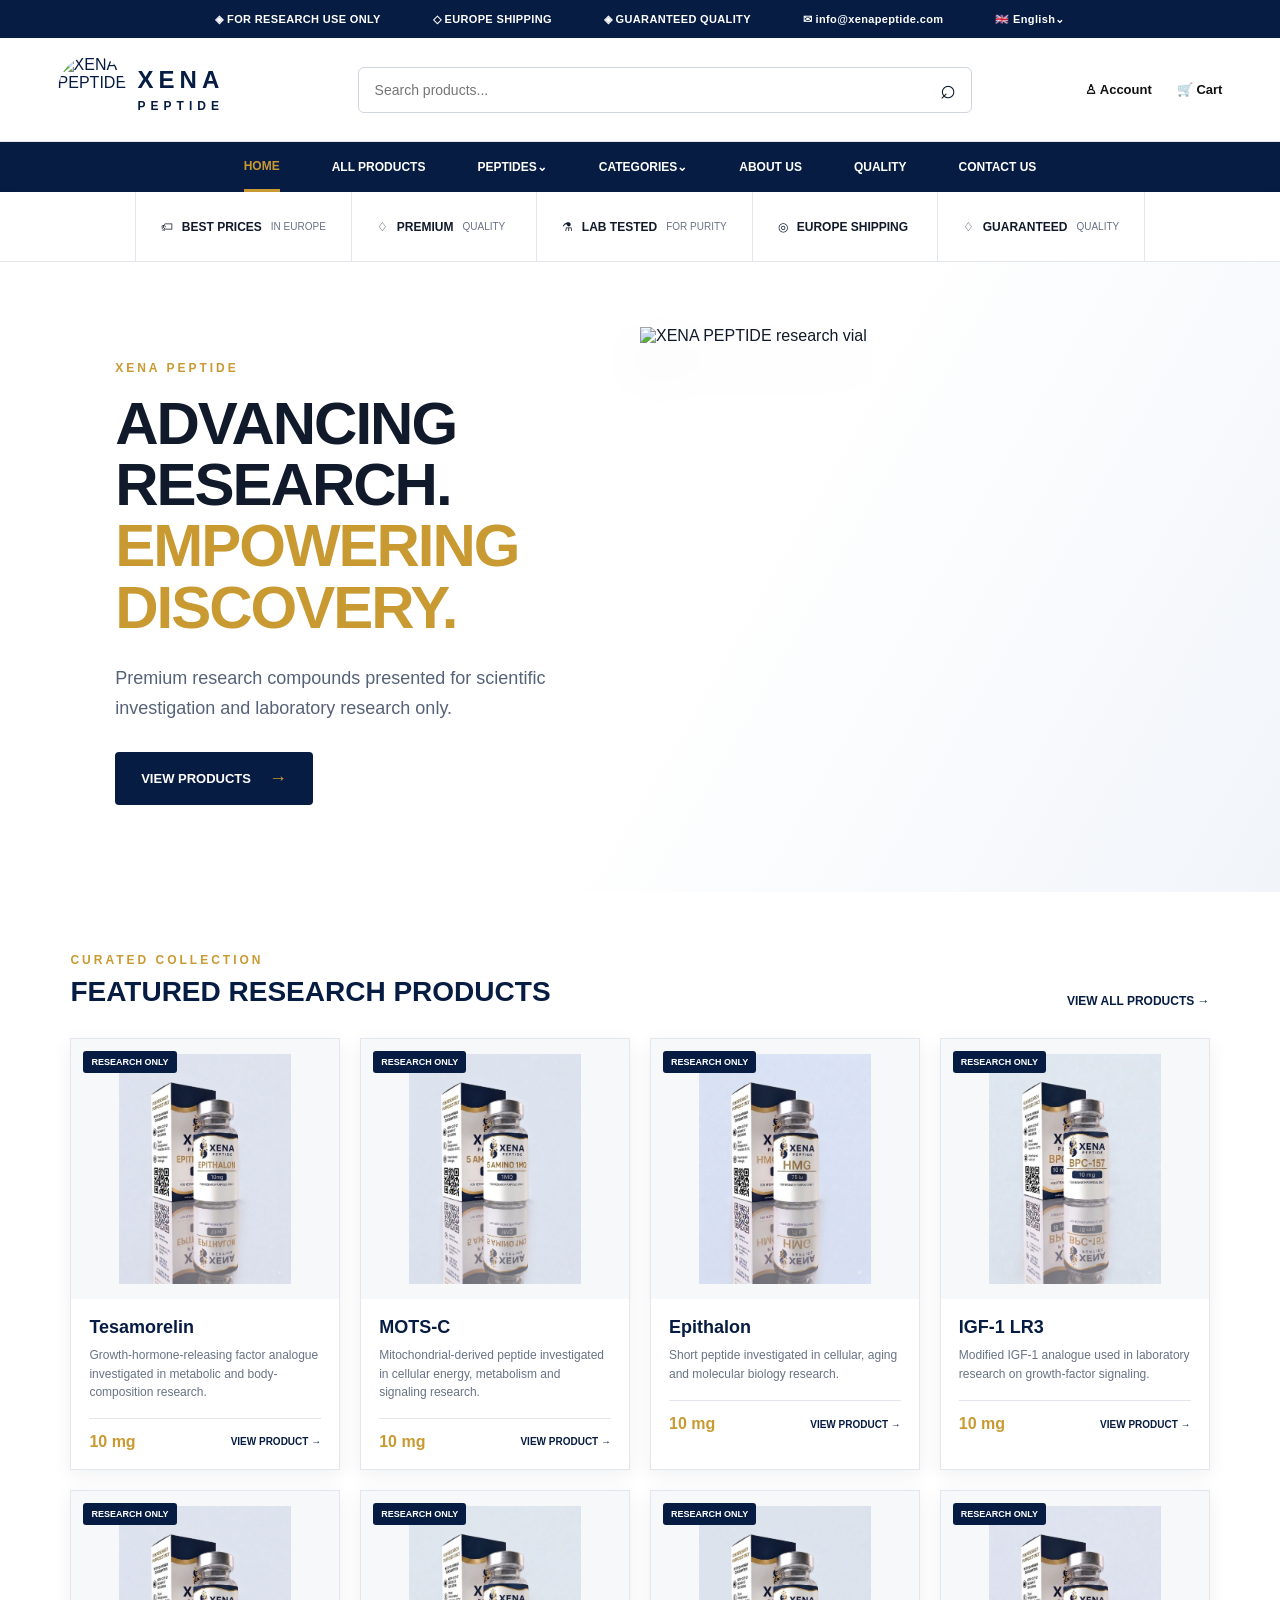
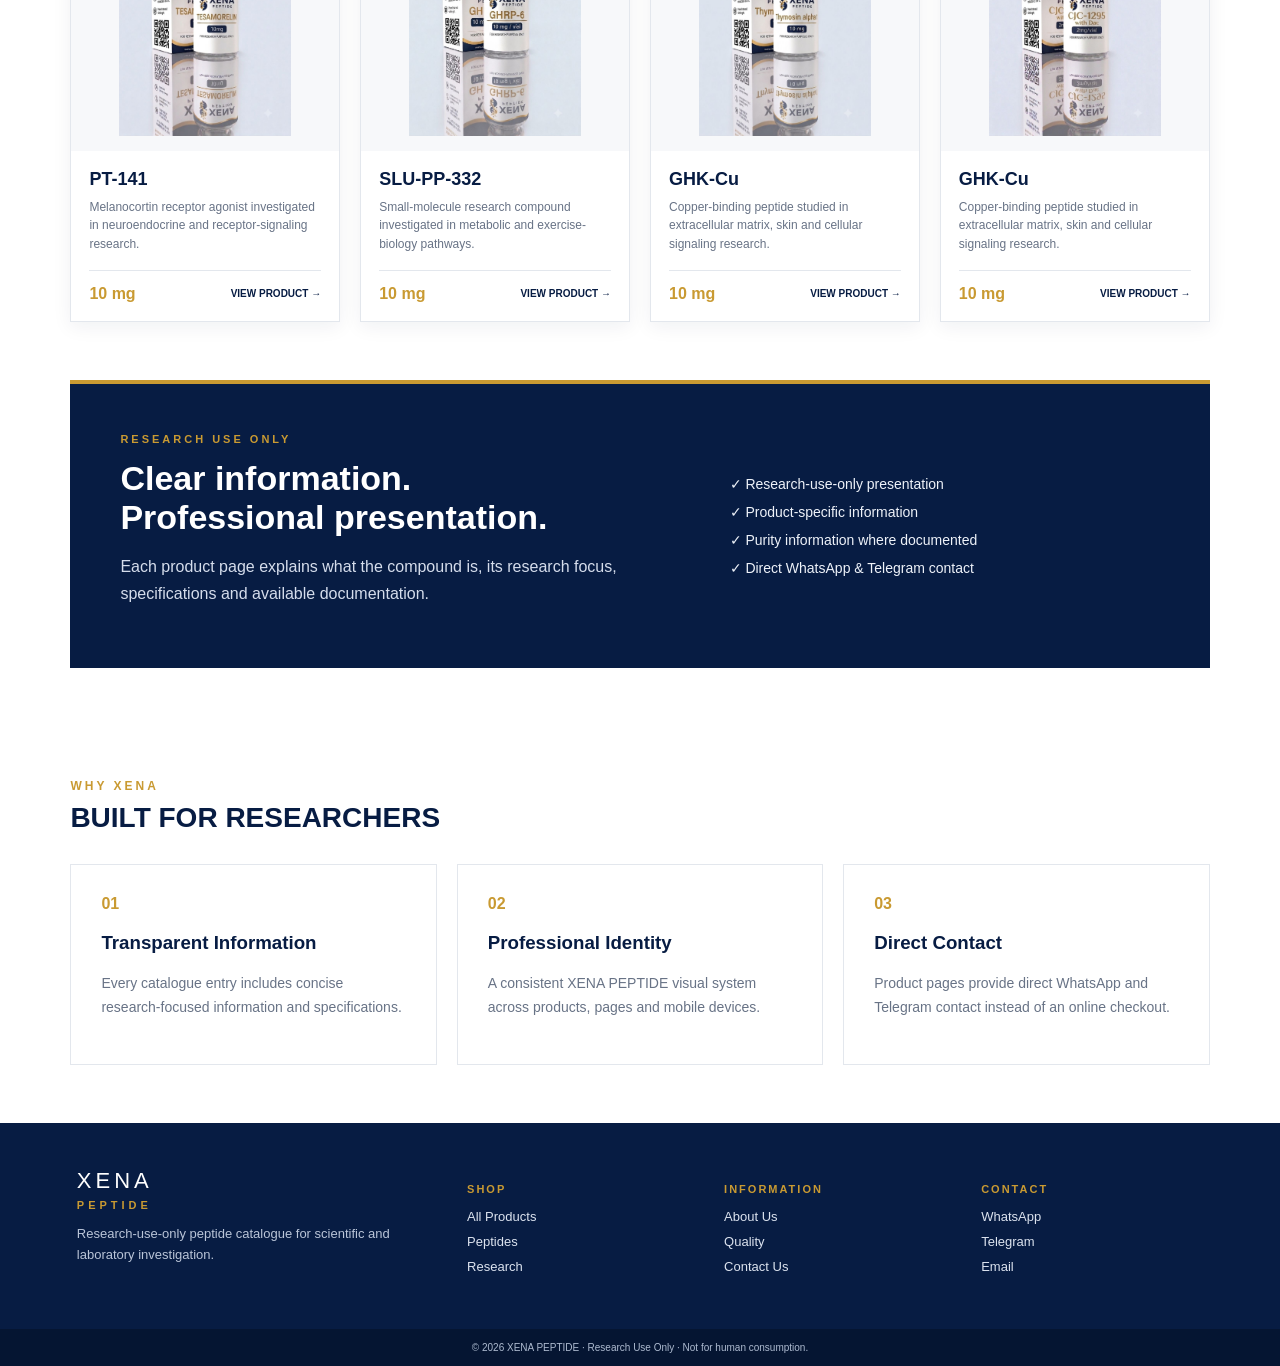
==== commit c78c512b: "Add files via upload" ====
--- a/index.html
+++ b/index.html
@@ -1,7 +1,10 @@
-<!doctype html><html><head><meta charset="utf-8"><meta name="viewport" content="width=device-width,initial-scale=1"><title>XENA PEPTIDE</title><link rel="stylesheet" href="styles.css"></head><body>
-<div class="top">⚗ RESEARCH USE ONLY　　✦ QUALITY FOCUS　　▣ DISCREET SHIPPING　　▣ SECURE PAYMENT</div>
-<header><a class="logo" href="index.html">🧬 <b>XENA</b><span>PEPTIDE</span></a><nav><a class="active" href="index.html">HOME</a><a href="products.html">PRODUCTS</a><a href="research.html">RESEARCH</a><a href="about.html">ABOUT</a><a href="contact.html">CONTACT</a></nav><a class="cart" href="products.html">🛒 <i id="count">0</i></a></header>
-<section class="hero"><div><small>XENA PEPTIDE</small><h1>ADVANCING RESEARCH.<br><em>EMPOWERING DISCOVERY.</em></h1><p>Premium research compounds presented for scientific investigation and laboratory research only.</p><a class="btn" href="products.html">VIEW PRODUCTS →</a></div><div class="bottle"><div class="cap"></div><div class="label"><b>🧬 XENA</b><span>PEPTIDE</span><strong>RESEARCH COMPOUND</strong><big>10 mg</big><small>FOR RESEARCH PURPOSES ONLY</small></div></div><div class="facts"><b>⚗ LAB RESEARCH<small>Scientific investigation</small></b><b>✓ QUALITY<small>Clear specifications</small></b><b>◎ RESEARCH ONLY<small>Not for human consumption</small></b><b>▣ DELIVERY<small>See shipping information</small></b></div></section>
-<section class="section"><div class="head"><h2>FEATURED PRODUCTS</h2><a href="products.html">VIEW ALL →</a></div><div id="featured" class="grid"></div></section>
-<section class="banner"><div><h2>RESEARCH USE ONLY</h2><p>All products are intended solely for laboratory research and development. Not for human consumption.</p></div><div><h3>COA INFORMATION</h3><p>Contact us for available documentation.</p></div><div><h3>SPECIAL OFFERS</h3><p>Promotions can be managed in the catalog.</p></div></section>
-<footer>🧬 <b>XENA PEPTIDE</b><span>© 2026 · Research use only · Not for human consumption.</span></footer><script src="script.js"></script></body></html>+<!doctype html><html lang="en"><head><meta charset="utf-8"><meta name="viewport" content="width=device-width,initial-scale=1"><meta name="description" content="XENA PEPTIDE — professional research-use-only peptide catalogue."><title>XENA PEPTIDE | Research Compounds</title><link rel="stylesheet" href="styles.css"></head><body>
+<div class="utility"><span>◈ FOR RESEARCH USE ONLY</span><span>◇ EUROPE SHIPPING</span><span>◈ GUARANTEED QUALITY</span><a href="mailto:info@xenapeptide.com">✉ info@xenapeptide.com</a><span>🇬🇧 English⌄</span></div>
+<header class="header"><a class="brand" href="index.html"><img src="images/xena-logo.svg" alt="XENA PEPTIDE"><span>XENA <b>PEPTIDE</b></span></a><div class="search"><input id="siteSearch" placeholder="Search products..."><span>⌕</span></div><div class="head-links"><a href="contact.html">♙ Account</a><a href="products.html">🛒 Cart</a></div></header>
+<nav class="nav"><a class="active" href="index.html">HOME</a><a href="products.html">ALL PRODUCTS</a><a href="products.html">PEPTIDES⌄</a><a href="products.html">CATEGORIES⌄</a><a href="about.html">ABOUT US</a><a href="research.html">QUALITY</a><a href="contact.html">CONTACT US</a></nav>
+<section class="trust"><span>🏷 <b>BEST PRICES</b><small>IN EUROPE</small></span><span>♢ <b>PREMIUM</b><small>QUALITY</small></span><span>⚗ <b>LAB TESTED</b><small>FOR PURITY</small></span><span>◎ <b>EUROPE SHIPPING</b></span><span>♢ <b>GUARANTEED</b><small>QUALITY</small></span></section>
+<section class="hero"><div class="hero-copy"><p class="eyebrow">XENA PEPTIDE</p><h1>ADVANCING<br>RESEARCH.<br><em>EMPOWERING<br>DISCOVERY.</em></h1><p>Premium research compounds presented for scientific investigation and laboratory research only.</p><a class="primary" href="products.html">VIEW PRODUCTS <b>→</b></a></div><div class="hero-product"><img src="images/retatrutide_10mg.jpeg" alt="XENA PEPTIDE research vial"></div></section>
+<section class="section"><div class="section-title"><div><span>CURATED COLLECTION</span><h2>FEATURED RESEARCH PRODUCTS</h2></div><a href="products.html">VIEW ALL PRODUCTS →</a></div><div id="featured" class="product-grid"></div></section>
+<section class="research-banner"><div><span>RESEARCH USE ONLY</span><h2>Clear information.<br>Professional presentation.</h2><p>Each product page explains what the compound is, its research focus, specifications and available documentation.</p></div><div class="banner-points"><div>✓ Research-use-only presentation</div><div>✓ Product-specific information</div><div>✓ Purity information where documented</div><div>✓ Direct WhatsApp & Telegram contact</div></div></section>
+<section class="section"><div class="section-title"><div><span>WHY XENA</span><h2>BUILT FOR RESEARCHERS</h2></div></div><div class="features"><article><b>01</b><h3>Transparent Information</h3><p>Every catalogue entry includes concise research-focused information and specifications.</p></article><article><b>02</b><h3>Professional Identity</h3><p>A consistent XENA PEPTIDE visual system across products, pages and mobile devices.</p></article><article><b>03</b><h3>Direct Contact</h3><p>Product pages provide direct WhatsApp and Telegram contact instead of an online checkout.</p></article></div></section>
+<footer><div><div class="footer-brand">XENA <b>PEPTIDE</b></div><p>Research-use-only peptide catalogue for scientific and laboratory investigation.</p></div><div><h4>SHOP</h4><a href="products.html">All Products</a><a href="products.html">Peptides</a><a href="research.html">Research</a></div><div><h4>INFORMATION</h4><a href="about.html">About Us</a><a href="research.html">Quality</a><a href="contact.html">Contact Us</a></div><div><h4>CONTACT</h4><a href="https://wa.me/4915216767415">WhatsApp</a><a href="https://t.me/xenapeptide">Telegram</a><a href="mailto:info@xenapeptide.com">Email</a></div></footer><div class="copyright">© 2026 XENA PEPTIDE · Research Use Only · Not for human consumption.</div><script src="script.js"></script></body></html>
--- a/styles.css
+++ b/styles.css
@@ -1 +1,2 @@
-*{box-sizing:border-box}body{margin:0;font-family:Arial,sans-serif;color:#071b42;background:#fff}.top{background:#061a42;color:#fff;text-align:center;padding:12px;font-size:12px;font-weight:bold;letter-spacing:.5px}header{height:86px;padding:0 6%;display:flex;align-items:center;justify-content:space-between;border-bottom:1px solid #e7eaf0;background:#fff;position:sticky;top:0;z-index:5}.logo{color:#071b42;text-decoration:none;font-size:25px}.logo b{letter-spacing:4px}.logo span{display:block;margin-left:35px;color:#c99628;letter-spacing:4px;font-size:12px}nav{display:flex;gap:28px}nav a{color:#071b42;text-decoration:none;font-size:12px;font-weight:bold;padding:32px 0}nav .active{border-bottom:3px solid #c99628}.cart{color:#071b42;text-decoration:none;font-size:20px}.cart i{font-style:normal;background:#c99628;color:white;border-radius:20px;padding:3px 6px;font-size:10px}.hero{display:grid;grid-template-columns:1.2fr 1fr .8fr;gap:35px;align-items:center;padding:65px 8%;background:linear-gradient(120deg,#fff,#eef4fb);border-bottom:6px solid #c99628}.hero small,.page small{color:#c99628;font-weight:bold;letter-spacing:4px}.hero h1{font-size:43px;line-height:1.08}.hero h1 em{color:#c99628;font-style:normal}.hero p{font-size:17px;line-height:1.6}.btn{display:inline-block;background:#071e4b;color:#fff;padding:15px 24px;text-decoration:none;border-radius:5px;font-weight:bold}.bottle{width:190px;height:290px;margin:auto;background:white;border:1px solid #ccd1d8;border-radius:18px 18px 35px 35px;position:relative;padding:70px 15px 15px;box-shadow:0 25px 45px #71809a44}.cap{position:absolute;top:-25px;left:15px;right:15px;height:55px;border-radius:12px;background:linear-gradient(#eee,#999)}.label{border-top:6px solid #071e4b;border-bottom:6px solid #c99628;padding:22px 8px;display:grid;gap:9px;text-align:center}.label b{font-size:22px}.label big{background:#071e4b;color:#fff;padding:7px}.facts{display:grid;gap:22px}.facts b{display:block}.facts small{display:block;color:#6b7485;margin-top:5px}.section{padding:45px 6%}.head{display:flex;justify-content:space-between;align-items:center}.head a{color:#071b42;font-weight:bold}.grid{display:grid;grid-template-columns:repeat(6,1fr);gap:15px}.four{grid-template-columns:repeat(4,1fr)}.card{position:relative;border:1px solid #e1e5eb;border-radius:9px;overflow:hidden;background:#fff}.card>span{position:absolute;top:9px;left:9px;background:#c99628;color:#fff;padding:5px 7px;font-size:10px;font-weight:bold;border-radius:4px}.card img{width:100%;aspect-ratio:1;object-fit:contain;background:#f7f8fa}.card>div{padding:12px}.card h3{margin:0 0 5px;font-size:16px}.card small{color:#687386}.card strong{display:block;margin-top:10px;font-size:18px}.card button{float:right;background:#071e4b;color:white;border:0;border-radius:5px;padding:8px 11px}.banner{margin:0 6% 45px;background:#061a42;color:white;border-top:4px solid #c99628;border-radius:10px;padding:25px;display:grid;grid-template-columns:1.4fr 1fr 1fr;gap:25px}.banner h2,.banner h3{color:#c99628;margin:0 0 7px}.page{padding:80px 9%;background:#f3f6fa;border-bottom:4px solid #c99628}.page h1{font-size:45px}.page p{max-width:850px;font-size:18px;line-height:1.7}.tools{display:flex;gap:15px;margin-bottom:25px}.tools input,.tools select{padding:13px;border:1px solid #ccd4df;border-radius:6px;font-size:15px}.tools input{flex:1}footer{background:#061a42;color:white;padding:35px 6%;display:flex;justify-content:space-between;gap:20px}footer b{color:white}@media(max-width:900px){nav{display:none}.hero{grid-template-columns:1fr;padding:45px 7%}.grid,.four{grid-template-columns:repeat(2,1fr)}.banner{grid-template-columns:1fr}.page h1{font-size:35px}.tools{flex-direction:column}footer{flex-direction:column}}+:root{--navy:#071c43;--navy2:#0b2858;--gold:#c99a32;--ink:#101a2b;--muted:#687386;--line:#e3e7ed;--bg:#f7f9fc}*{box-sizing:border-box}body{margin:0;font-family:Inter,Arial,sans-serif;color:var(--ink);background:#fff}.utility{height:38px;background:var(--navy);color:#fff;display:flex;align-items:center;justify-content:center;gap:52px;font-size:11px;font-weight:700;letter-spacing:.35px}.utility a{color:#fff;text-decoration:none}.header{height:104px;padding:0 4.5%;display:grid;grid-template-columns:270px 1fr 220px;gap:30px;align-items:center;border-bottom:1px solid var(--line);background:#fff}.brand{display:flex;align-items:center;gap:12px;color:var(--navy);text-decoration:none}.brand img{width:68px;height:68px;object-fit:cover;border-radius:50%;mix-blend-mode:multiply}.brand span{font-size:24px;letter-spacing:5px;font-weight:700}.brand b{display:block;font-size:12px;letter-spacing:5px;color:var(--navy);margin-top:5px}.search{max-width:650px;justify-self:center;width:100%;position:relative}.search input,.catalog-tools input,.catalog-tools select{width:100%;height:46px;border:1px solid #cfd6e0;border-radius:6px;padding:0 48px 0 16px;font-size:14px;outline:none}.search span{position:absolute;right:16px;top:7px;font-size:27px}.head-links{display:flex;justify-content:flex-end;gap:25px}.head-links a{color:#111;text-decoration:none;font-size:13px;font-weight:700}.nav{height:50px;background:var(--navy);display:flex;justify-content:center;gap:52px;align-items:center}.nav a{color:#fff;text-decoration:none;font-size:12px;font-weight:800;height:50px;display:flex;align-items:center}.nav a.active{color:var(--gold);border-bottom:3px solid var(--gold)}.trust{height:70px;display:flex;justify-content:center;border-bottom:1px solid var(--line);box-shadow:0 2px 10px #00000008}.trust span{min-width:185px;padding:16px 25px;display:flex;align-items:center;gap:9px;border-right:1px solid var(--line);font-size:12px}.trust span:first-child{border-left:1px solid var(--line)}.trust small{display:block;color:var(--muted);font-size:10px}.hero{display:grid;grid-template-columns:1fr 1fr;min-height:590px;background:linear-gradient(120deg,#fff 55%,#f1f5fa);padding:65px 9%;align-items:center}.hero-copy{max-width:600px}.eyebrow,.page-head>span,.section-title>div>span{font-size:12px;color:var(--gold);font-weight:800;letter-spacing:3px}.hero h1{font-size:60px;line-height:1.02;margin:18px 0 25px;letter-spacing:-2px}.hero h1 em{font-style:normal;color:var(--gold)}.hero-copy>p:not(.eyebrow){color:#566278;font-size:18px;line-height:1.7;max-width:520px}.primary{display:inline-flex;gap:18px;align-items:center;background:var(--navy);color:#fff;text-decoration:none;padding:16px 26px;border-radius:4px;font-size:13px;font-weight:800;margin-top:10px}.primary b{color:var(--gold);font-size:18px}.hero-product{height:500px;display:flex;align-items:center;justify-content:center}.hero-product img{width:min(100%,540px);height:500px;object-fit:contain;filter:drop-shadow(0 25px 25px #12284a18)}.section{padding:58px 5.5%}.section-title{display:flex;justify-content:space-between;align-items:end;margin-bottom:30px}.section-title h2{font-size:28px;margin:8px 0 0;color:var(--navy)}.section-title>a{color:var(--navy);font-weight:800;text-decoration:none;font-size:12px}.product-grid{display:grid;grid-template-columns:repeat(4,1fr);gap:20px}.card{border:1px solid var(--line);background:#fff;position:relative;transition:.2s;box-shadow:0 5px 18px #0b1f4510}.card:hover{transform:translateY(-4px);box-shadow:0 12px 28px #0b1f4520}.card .badge{position:absolute;top:12px;left:12px;background:var(--navy);color:#fff;font-size:9px;font-weight:800;padding:6px 8px;border-radius:3px;z-index:2}.card-img{height:260px;background:#f7f8fa;display:flex;align-items:center;justify-content:center;padding:15px}.card-img img{width:100%;height:100%;object-fit:contain}.card-body{padding:18px}.card-body h3{font-size:18px;margin:0 0 8px;color:var(--navy)}.card-body .what{color:var(--muted);font-size:12px;line-height:1.55;min-height:38px}.meta{display:flex;justify-content:space-between;align-items:center;margin-top:16px;padding-top:14px;border-top:1px solid var(--line)}.meta b{color:var(--gold);font-size:16px}.view{color:var(--navy);font-weight:800;font-size:10px}.research-banner{margin:0 5.5% 50px;background:var(--navy);color:#fff;padding:45px 50px;display:grid;grid-template-columns:1.3fr 1fr;gap:50px;border-top:4px solid var(--gold)}.research-banner span{color:var(--gold);font-size:11px;font-weight:800;letter-spacing:3px}.research-banner h2{font-size:34px;margin:12px 0}.research-banner p{color:#d5ddec;line-height:1.7}.banner-points{display:grid;gap:12px;align-content:center;color:#eef2f9;font-size:14px}.features{display:grid;grid-template-columns:repeat(3,1fr);gap:20px}.features article{padding:30px;border:1px solid var(--line)}.features b{color:var(--gold)}.features h3{color:var(--navy)}.features p{color:var(--muted);line-height:1.7;font-size:14px}.page-head{padding:55px 7%;background:var(--bg);border-bottom:1px solid var(--line)}.page-head h1{font-size:44px;color:var(--navy);margin:12px 0}.page-head p{max-width:760px;color:var(--muted);line-height:1.7}.catalog-tools{display:flex;gap:15px;margin-bottom:28px}.catalog-tools input{flex:1}.catalog-tools select{width:220px;padding-right:15px}.catalog-grid{grid-template-columns:repeat(4,1fr)}.detail-wrap{padding:30px 5.5% 65px}.crumb{color:#607089;font-size:12px;margin-bottom:25px}.detail{display:grid;grid-template-columns:1fr 1fr;gap:55px}.detail-media{background:#f5f7fa;border:1px solid var(--line);min-height:560px;display:flex;align-items:center;justify-content:center}.detail-media img{width:100%;height:550px;object-fit:contain}.detail-copy .eyebrow{margin-top:10px}.detail-copy h1{font-size:44px;color:var(--navy);margin:10px 0}.detail-copy .amount{display:inline-block;background:var(--navy);color:#fff;padding:8px 13px;font-weight:800;border-radius:3px}.detail-copy .price{font-size:30px;color:var(--gold);font-weight:800;margin:20px 0}.notice{border-left:4px solid var(--gold);background:#faf7ef;padding:15px 18px;font-weight:700;font-size:13px}.specs{margin-top:25px;border:1px solid var(--line)}.specs div{display:grid;grid-template-columns:1fr 1fr;padding:13px 17px;border-bottom:1px solid var(--line);font-size:13px}.specs div:last-child{border:0}.specs span:first-child{color:var(--muted)}.contact-box{margin-top:25px;background:var(--navy);color:#fff;padding:24px}.contact-box h3{margin-top:0}.contact-buttons{display:grid;grid-template-columns:1fr 1fr;gap:12px}.contact-buttons a{display:flex;justify-content:center;align-items:center;gap:8px;padding:14px;text-decoration:none;font-weight:800;border:1px solid #ffffff44;color:#fff}.description-grid{display:grid;grid-template-columns:1.2fr 1fr 1fr;gap:0;border:1px solid var(--line);margin-top:35px}.description-grid>div{padding:28px;border-right:1px solid var(--line)}.description-grid>div:last-child{border:0}.description-grid h3{color:var(--navy);margin-top:0}.description-grid p,.description-grid li{font-size:13px;line-height:1.7;color:#5e6b80}.error{padding:100px;text-align:center}.error a{color:var(--navy)}footer{background:var(--navy);color:#fff;padding:45px 6%;display:grid;grid-template-columns:1.6fr 1fr 1fr 1fr;gap:35px}footer a{display:block;color:#dce3ef;text-decoration:none;font-size:13px;margin:10px 0}footer p{color:#bac5d8;line-height:1.6;font-size:13px}.footer-brand{font-size:22px;letter-spacing:4px}.footer-brand b{display:block;font-size:11px;letter-spacing:4px;color:var(--gold);margin-top:5px}footer h4{font-size:11px;color:var(--gold);letter-spacing:2px}.copyright{text-align:center;background:#051532;color:#aebbd0;padding:13px;font-size:10px}
+@media(max-width:1050px){.utility{gap:18px}.header{grid-template-columns:200px 1fr 130px}.nav{gap:20px}.trust span{min-width:auto;padding:14px}.hero{padding:45px 6%}.hero h1{font-size:48px}.product-grid,.catalog-grid{grid-template-columns:repeat(3,1fr)}}@media(max-width:760px){.utility{height:auto;padding:9px;gap:8px;flex-wrap:wrap;font-size:9px}.header{height:80px;padding:0 15px;grid-template-columns:1fr auto}.brand img{width:52px;height:52px}.brand span{font-size:17px;letter-spacing:3px}.search{display:none}.head-links{gap:10px}.head-links a:first-child{display:none}.nav{overflow:auto;justify-content:flex-start;padding:0 14px;gap:24px;white-space:nowrap}.trust{display:none}.hero{grid-template-columns:1fr;padding:40px 22px}.hero h1{font-size:42px}.hero-product{height:350px}.hero-product img{height:350px}.section{padding:42px 18px}.section-title{align-items:start;gap:15px}.section-title h2{font-size:23px}.product-grid,.catalog-grid{grid-template-columns:repeat(2,1fr);gap:12px}.card-img{height:190px}.card-body{padding:12px}.card-body h3{font-size:15px}.research-banner{margin:0 18px 40px;padding:30px 24px;grid-template-columns:1fr}.features{grid-template-columns:1fr}.page-head{padding:42px 20px}.page-head h1{font-size:34px}.catalog-tools{flex-direction:column}.catalog-tools select{width:100%}.detail-wrap{padding:20px 15px 50px}.detail{grid-template-columns:1fr;gap:25px}.detail-media{min-height:360px}.detail-media img{height:360px}.detail-copy h1{font-size:34px}.description-grid{grid-template-columns:1fr}.description-grid>div{border-right:0;border-bottom:1px solid var(--line)}.contact-buttons{grid-template-columns:1fr}footer{grid-template-columns:1fr 1fr;padding:35px 22px}.copyright{line-height:1.5}}
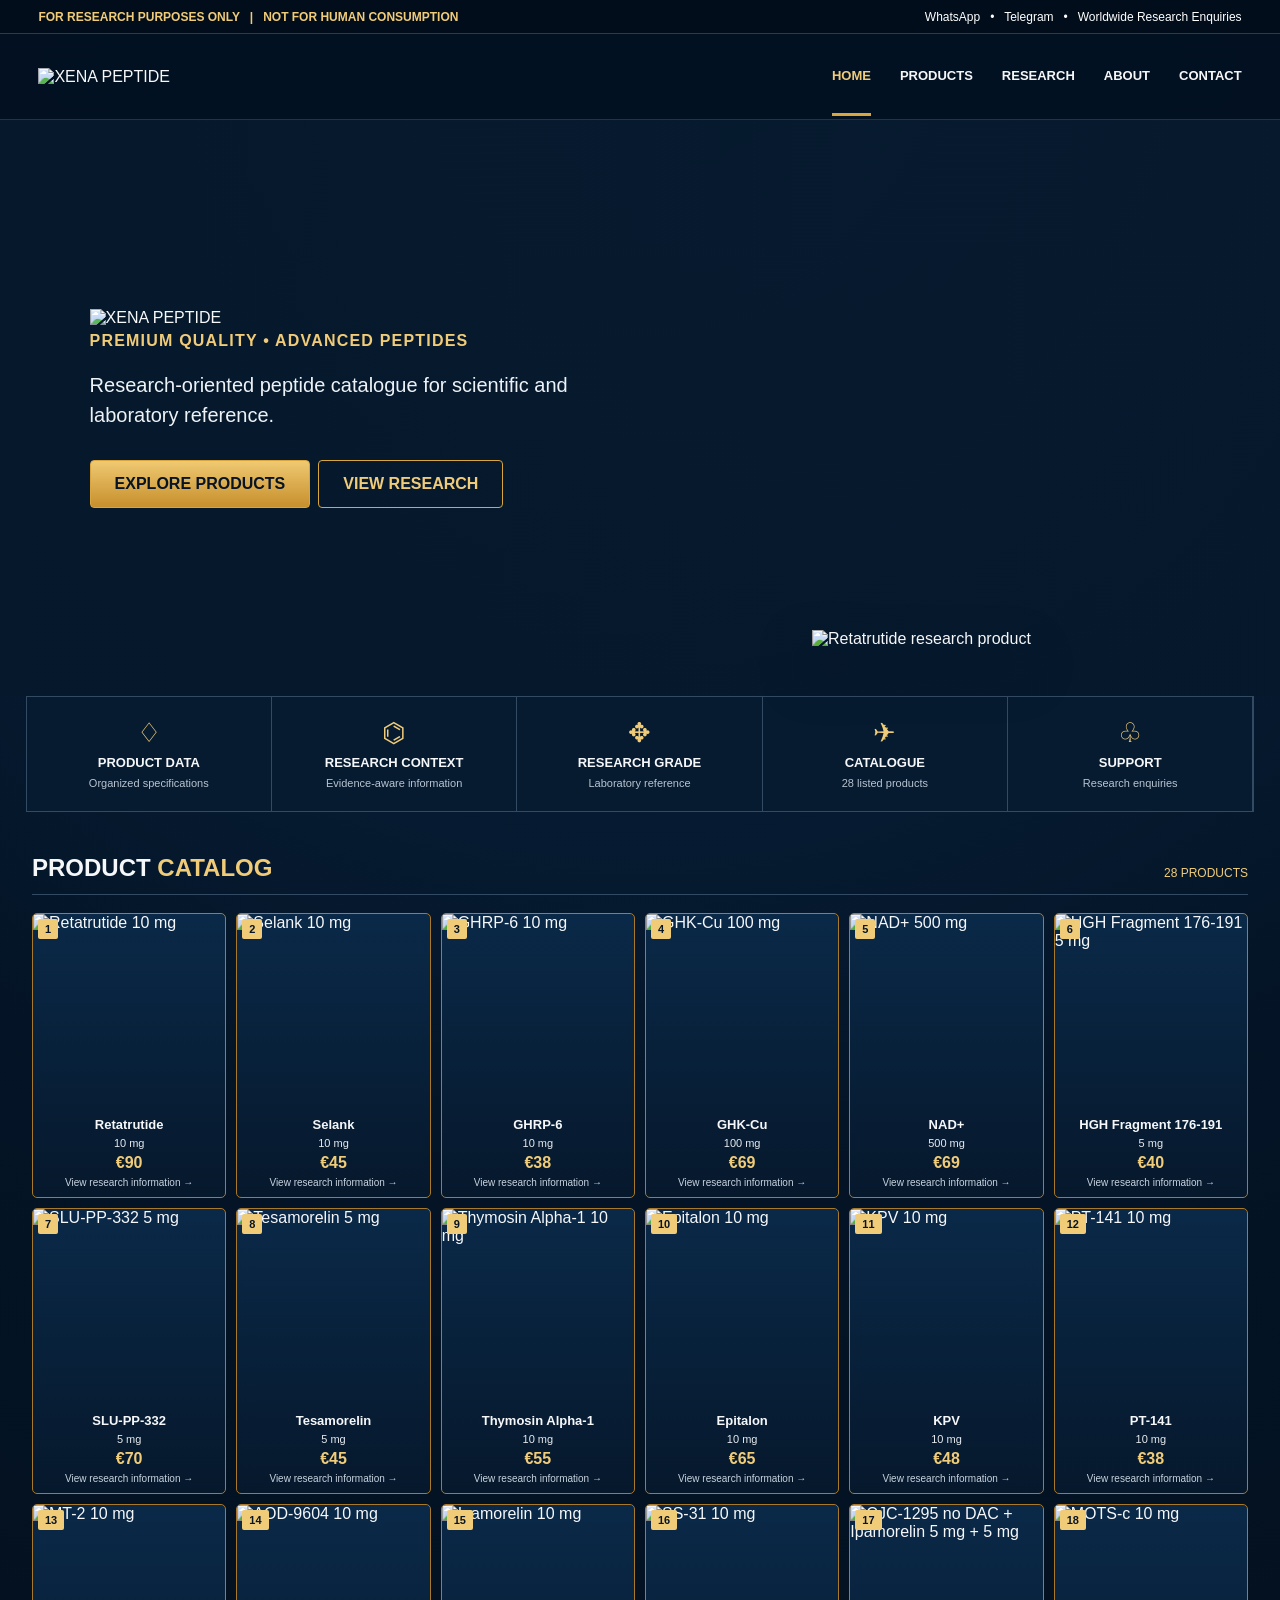
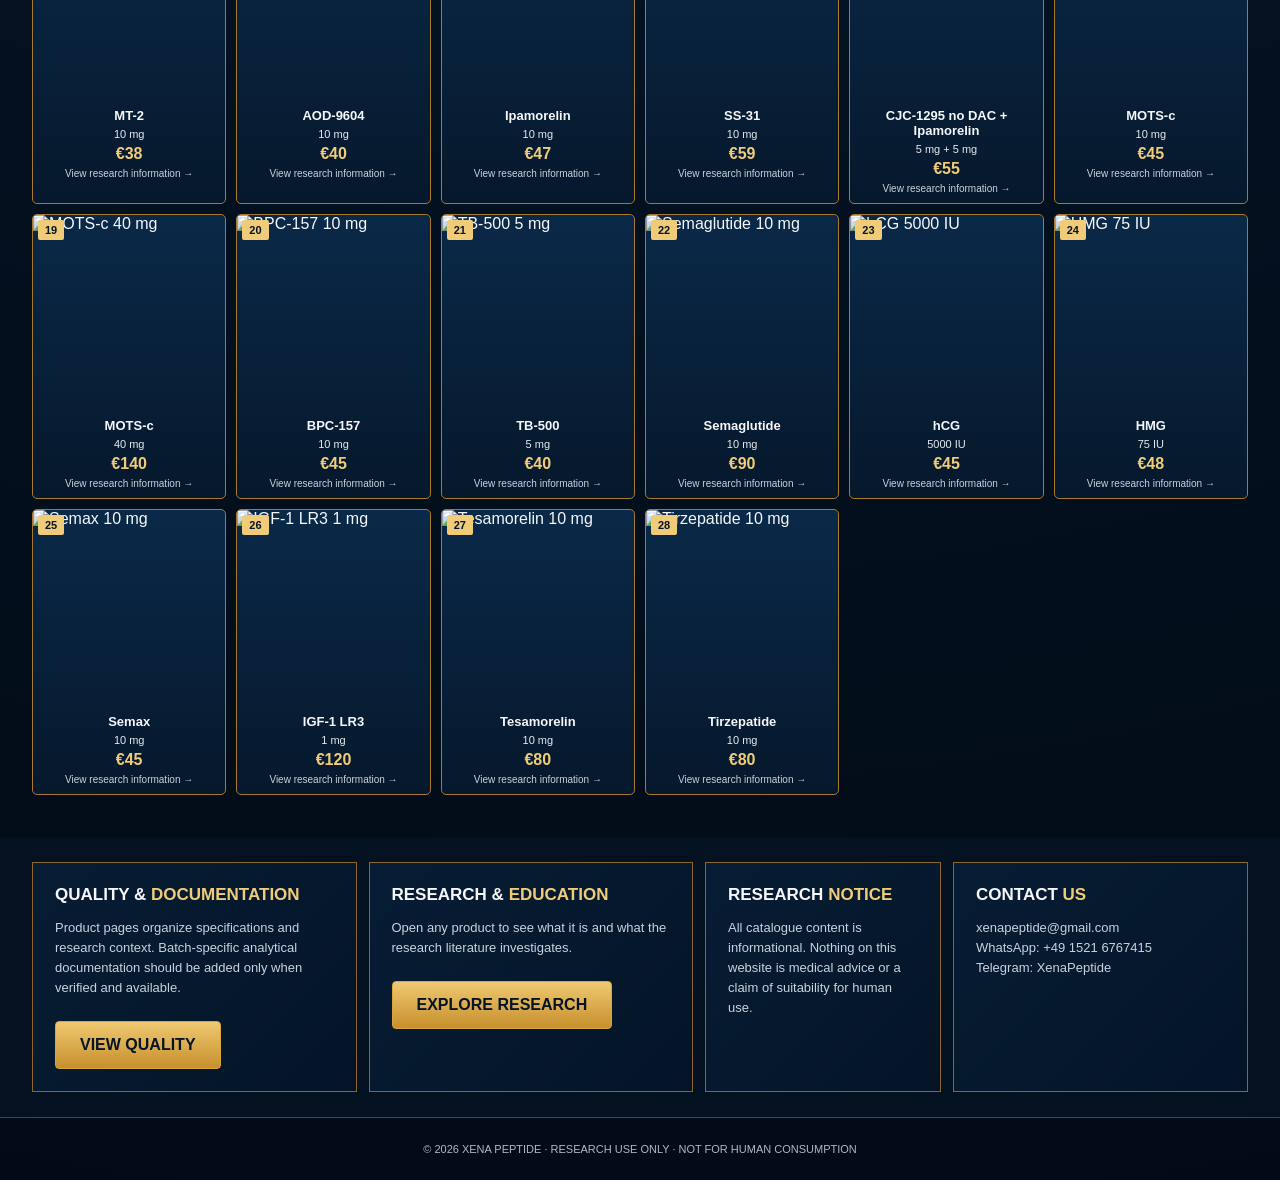
==== commit 52c46937: "Add files via upload" ====
--- a/index.html
+++ b/index.html
@@ -1,10 +1 @@
-<!doctype html><html lang="en"><head><meta charset="utf-8"><meta name="viewport" content="width=device-width,initial-scale=1"><meta name="description" content="XENA PEPTIDE — professional research-use-only peptide catalogue."><title>XENA PEPTIDE | Research Compounds</title><link rel="stylesheet" href="styles.css"></head><body>
-<div class="utility"><span>◈ FOR RESEARCH USE ONLY</span><span>◇ EUROPE SHIPPING</span><span>◈ GUARANTEED QUALITY</span><a href="mailto:info@xenapeptide.com">✉ info@xenapeptide.com</a><span>🇬🇧 English⌄</span></div>
-<header class="header"><a class="brand" href="index.html"><img src="images/xena-logo.svg" alt="XENA PEPTIDE"><span>XENA <b>PEPTIDE</b></span></a><div class="search"><input id="siteSearch" placeholder="Search products..."><span>⌕</span></div><div class="head-links"><a href="contact.html">♙ Account</a><a href="products.html">🛒 Cart</a></div></header>
-<nav class="nav"><a class="active" href="index.html">HOME</a><a href="products.html">ALL PRODUCTS</a><a href="products.html">PEPTIDES⌄</a><a href="products.html">CATEGORIES⌄</a><a href="about.html">ABOUT US</a><a href="research.html">QUALITY</a><a href="contact.html">CONTACT US</a></nav>
-<section class="trust"><span>🏷 <b>BEST PRICES</b><small>IN EUROPE</small></span><span>♢ <b>PREMIUM</b><small>QUALITY</small></span><span>⚗ <b>LAB TESTED</b><small>FOR PURITY</small></span><span>◎ <b>EUROPE SHIPPING</b></span><span>♢ <b>GUARANTEED</b><small>QUALITY</small></span></section>
-<section class="hero"><div class="hero-copy"><p class="eyebrow">XENA PEPTIDE</p><h1>ADVANCING<br>RESEARCH.<br><em>EMPOWERING<br>DISCOVERY.</em></h1><p>Premium research compounds presented for scientific investigation and laboratory research only.</p><a class="primary" href="products.html">VIEW PRODUCTS <b>→</b></a></div><div class="hero-product"><img src="images/retatrutide_10mg.jpeg" alt="XENA PEPTIDE research vial"></div></section>
-<section class="section"><div class="section-title"><div><span>CURATED COLLECTION</span><h2>FEATURED RESEARCH PRODUCTS</h2></div><a href="products.html">VIEW ALL PRODUCTS →</a></div><div id="featured" class="product-grid"></div></section>
-<section class="research-banner"><div><span>RESEARCH USE ONLY</span><h2>Clear information.<br>Professional presentation.</h2><p>Each product page explains what the compound is, its research focus, specifications and available documentation.</p></div><div class="banner-points"><div>✓ Research-use-only presentation</div><div>✓ Product-specific information</div><div>✓ Purity information where documented</div><div>✓ Direct WhatsApp & Telegram contact</div></div></section>
-<section class="section"><div class="section-title"><div><span>WHY XENA</span><h2>BUILT FOR RESEARCHERS</h2></div></div><div class="features"><article><b>01</b><h3>Transparent Information</h3><p>Every catalogue entry includes concise research-focused information and specifications.</p></article><article><b>02</b><h3>Professional Identity</h3><p>A consistent XENA PEPTIDE visual system across products, pages and mobile devices.</p></article><article><b>03</b><h3>Direct Contact</h3><p>Product pages provide direct WhatsApp and Telegram contact instead of an online checkout.</p></article></div></section>
-<footer><div><div class="footer-brand">XENA <b>PEPTIDE</b></div><p>Research-use-only peptide catalogue for scientific and laboratory investigation.</p></div><div><h4>SHOP</h4><a href="products.html">All Products</a><a href="products.html">Peptides</a><a href="research.html">Research</a></div><div><h4>INFORMATION</h4><a href="about.html">About Us</a><a href="research.html">Quality</a><a href="contact.html">Contact Us</a></div><div><h4>CONTACT</h4><a href="https://wa.me/4915216767415">WhatsApp</a><a href="https://t.me/xenapeptide">Telegram</a><a href="mailto:info@xenapeptide.com">Email</a></div></footer><div class="copyright">© 2026 XENA PEPTIDE · Research Use Only · Not for human consumption.</div><script src="script.js"></script></body></html>
+<!doctype html><html lang="en"><head><meta charset="utf-8"><meta name="viewport" content="width=device-width,initial-scale=1"><title>XENA PEPTIDE — Research Catalog</title><link rel="stylesheet" href="styles.css"></head><body><div class="top"><span class="warn">FOR RESEARCH PURPOSES ONLY &nbsp; | &nbsp; NOT FOR HUMAN CONSUMPTION</span><span class="contact">WhatsApp &nbsp; • &nbsp; Telegram &nbsp; • &nbsp; Worldwide Research Enquiries</span></div><header><a class="brand" href="index.html"><img src="images/xena-logo.jpg" alt="XENA PEPTIDE"></a><nav class="nav"><a class="active" href="#home">HOME</a><a href="#products">PRODUCTS</a><a href="research.html">RESEARCH</a><a href="about.html">ABOUT</a><a href="contact.html">CONTACT</a></nav></header><main id="home"><section class="hero"><div><img class="hero-logo" src="images/xena-logo.jpg" alt="XENA PEPTIDE"><div class="goldline">PREMIUM QUALITY • ADVANCED PEPTIDES</div><p>Research-oriented peptide catalogue for scientific and laboratory reference.</p><a class="btn" href="#products">EXPLORE PRODUCTS</a><a class="btn outline" href="research.html">VIEW RESEARCH</a></div><div class="hero-product"><img src="images/products/01-product.jpg" alt="Retatrutide research product"></div></section><section class="trust" id="quality"><div class="item"><span class="icon">♢</span><strong>PRODUCT DATA</strong><small>Organized specifications</small></div><div class="item"><span class="icon">⌬</span><strong>RESEARCH CONTEXT</strong><small>Evidence-aware information</small></div><div class="item"><span class="icon">✥</span><strong>RESEARCH GRADE</strong><small>Laboratory reference</small></div><div class="item"><span class="icon">✈</span><strong>CATALOGUE</strong><small>28 listed products</small></div><div class="item"><span class="icon">♧</span><strong>SUPPORT</strong><small>Research enquiries</small></div></section><section class="products" id="products"><div class="section-head"><h2>PRODUCT <em>CATALOG</em></h2><span>28 PRODUCTS</span></div><div class="grid" id="productGrid"></div></section><section class="info"><article class="panel"><h3>QUALITY & <em>DOCUMENTATION</em></h3><p>Product pages organize specifications and research context. Batch-specific analytical documentation should be added only when verified and available.</p><a class="btn small" href="research.html">VIEW QUALITY</a></article><article class="panel"><h3>RESEARCH & <em>EDUCATION</em></h3><p>Open any product to see what it is and what the research literature investigates.</p><a class="btn small" href="research.html">EXPLORE RESEARCH</a></article><article class="panel"><h3>RESEARCH <em>NOTICE</em></h3><p>All catalogue content is informational. Nothing on this website is medical advice or a claim of suitability for human use.</p></article><article class="panel"><h3>CONTACT <em>US</em></h3><p>xenapeptide@gmail.com<br>WhatsApp: +49 1521 6767415<br>Telegram: XenaPeptide</p></article></section></main><footer>© 2026 XENA PEPTIDE · RESEARCH USE ONLY · NOT FOR HUMAN CONSUMPTION</footer><script src="data.js"></script><script src="script.js"></script></body></html>
--- a/styles.css
+++ b/styles.css
@@ -1,2 +1 @@
-:root{--navy:#071c43;--navy2:#0b2858;--gold:#c99a32;--ink:#101a2b;--muted:#687386;--line:#e3e7ed;--bg:#f7f9fc}*{box-sizing:border-box}body{margin:0;font-family:Inter,Arial,sans-serif;color:var(--ink);background:#fff}.utility{height:38px;background:var(--navy);color:#fff;display:flex;align-items:center;justify-content:center;gap:52px;font-size:11px;font-weight:700;letter-spacing:.35px}.utility a{color:#fff;text-decoration:none}.header{height:104px;padding:0 4.5%;display:grid;grid-template-columns:270px 1fr 220px;gap:30px;align-items:center;border-bottom:1px solid var(--line);background:#fff}.brand{display:flex;align-items:center;gap:12px;color:var(--navy);text-decoration:none}.brand img{width:68px;height:68px;object-fit:cover;border-radius:50%;mix-blend-mode:multiply}.brand span{font-size:24px;letter-spacing:5px;font-weight:700}.brand b{display:block;font-size:12px;letter-spacing:5px;color:var(--navy);margin-top:5px}.search{max-width:650px;justify-self:center;width:100%;position:relative}.search input,.catalog-tools input,.catalog-tools select{width:100%;height:46px;border:1px solid #cfd6e0;border-radius:6px;padding:0 48px 0 16px;font-size:14px;outline:none}.search span{position:absolute;right:16px;top:7px;font-size:27px}.head-links{display:flex;justify-content:flex-end;gap:25px}.head-links a{color:#111;text-decoration:none;font-size:13px;font-weight:700}.nav{height:50px;background:var(--navy);display:flex;justify-content:center;gap:52px;align-items:center}.nav a{color:#fff;text-decoration:none;font-size:12px;font-weight:800;height:50px;display:flex;align-items:center}.nav a.active{color:var(--gold);border-bottom:3px solid var(--gold)}.trust{height:70px;display:flex;justify-content:center;border-bottom:1px solid var(--line);box-shadow:0 2px 10px #00000008}.trust span{min-width:185px;padding:16px 25px;display:flex;align-items:center;gap:9px;border-right:1px solid var(--line);font-size:12px}.trust span:first-child{border-left:1px solid var(--line)}.trust small{display:block;color:var(--muted);font-size:10px}.hero{display:grid;grid-template-columns:1fr 1fr;min-height:590px;background:linear-gradient(120deg,#fff 55%,#f1f5fa);padding:65px 9%;align-items:center}.hero-copy{max-width:600px}.eyebrow,.page-head>span,.section-title>div>span{font-size:12px;color:var(--gold);font-weight:800;letter-spacing:3px}.hero h1{font-size:60px;line-height:1.02;margin:18px 0 25px;letter-spacing:-2px}.hero h1 em{font-style:normal;color:var(--gold)}.hero-copy>p:not(.eyebrow){color:#566278;font-size:18px;line-height:1.7;max-width:520px}.primary{display:inline-flex;gap:18px;align-items:center;background:var(--navy);color:#fff;text-decoration:none;padding:16px 26px;border-radius:4px;font-size:13px;font-weight:800;margin-top:10px}.primary b{color:var(--gold);font-size:18px}.hero-product{height:500px;display:flex;align-items:center;justify-content:center}.hero-product img{width:min(100%,540px);height:500px;object-fit:contain;filter:drop-shadow(0 25px 25px #12284a18)}.section{padding:58px 5.5%}.section-title{display:flex;justify-content:space-between;align-items:end;margin-bottom:30px}.section-title h2{font-size:28px;margin:8px 0 0;color:var(--navy)}.section-title>a{color:var(--navy);font-weight:800;text-decoration:none;font-size:12px}.product-grid{display:grid;grid-template-columns:repeat(4,1fr);gap:20px}.card{border:1px solid var(--line);background:#fff;position:relative;transition:.2s;box-shadow:0 5px 18px #0b1f4510}.card:hover{transform:translateY(-4px);box-shadow:0 12px 28px #0b1f4520}.card .badge{position:absolute;top:12px;left:12px;background:var(--navy);color:#fff;font-size:9px;font-weight:800;padding:6px 8px;border-radius:3px;z-index:2}.card-img{height:260px;background:#f7f8fa;display:flex;align-items:center;justify-content:center;padding:15px}.card-img img{width:100%;height:100%;object-fit:contain}.card-body{padding:18px}.card-body h3{font-size:18px;margin:0 0 8px;color:var(--navy)}.card-body .what{color:var(--muted);font-size:12px;line-height:1.55;min-height:38px}.meta{display:flex;justify-content:space-between;align-items:center;margin-top:16px;padding-top:14px;border-top:1px solid var(--line)}.meta b{color:var(--gold);font-size:16px}.view{color:var(--navy);font-weight:800;font-size:10px}.research-banner{margin:0 5.5% 50px;background:var(--navy);color:#fff;padding:45px 50px;display:grid;grid-template-columns:1.3fr 1fr;gap:50px;border-top:4px solid var(--gold)}.research-banner span{color:var(--gold);font-size:11px;font-weight:800;letter-spacing:3px}.research-banner h2{font-size:34px;margin:12px 0}.research-banner p{color:#d5ddec;line-height:1.7}.banner-points{display:grid;gap:12px;align-content:center;color:#eef2f9;font-size:14px}.features{display:grid;grid-template-columns:repeat(3,1fr);gap:20px}.features article{padding:30px;border:1px solid var(--line)}.features b{color:var(--gold)}.features h3{color:var(--navy)}.features p{color:var(--muted);line-height:1.7;font-size:14px}.page-head{padding:55px 7%;background:var(--bg);border-bottom:1px solid var(--line)}.page-head h1{font-size:44px;color:var(--navy);margin:12px 0}.page-head p{max-width:760px;color:var(--muted);line-height:1.7}.catalog-tools{display:flex;gap:15px;margin-bottom:28px}.catalog-tools input{flex:1}.catalog-tools select{width:220px;padding-right:15px}.catalog-grid{grid-template-columns:repeat(4,1fr)}.detail-wrap{padding:30px 5.5% 65px}.crumb{color:#607089;font-size:12px;margin-bottom:25px}.detail{display:grid;grid-template-columns:1fr 1fr;gap:55px}.detail-media{background:#f5f7fa;border:1px solid var(--line);min-height:560px;display:flex;align-items:center;justify-content:center}.detail-media img{width:100%;height:550px;object-fit:contain}.detail-copy .eyebrow{margin-top:10px}.detail-copy h1{font-size:44px;color:var(--navy);margin:10px 0}.detail-copy .amount{display:inline-block;background:var(--navy);color:#fff;padding:8px 13px;font-weight:800;border-radius:3px}.detail-copy .price{font-size:30px;color:var(--gold);font-weight:800;margin:20px 0}.notice{border-left:4px solid var(--gold);background:#faf7ef;padding:15px 18px;font-weight:700;font-size:13px}.specs{margin-top:25px;border:1px solid var(--line)}.specs div{display:grid;grid-template-columns:1fr 1fr;padding:13px 17px;border-bottom:1px solid var(--line);font-size:13px}.specs div:last-child{border:0}.specs span:first-child{color:var(--muted)}.contact-box{margin-top:25px;background:var(--navy);color:#fff;padding:24px}.contact-box h3{margin-top:0}.contact-buttons{display:grid;grid-template-columns:1fr 1fr;gap:12px}.contact-buttons a{display:flex;justify-content:center;align-items:center;gap:8px;padding:14px;text-decoration:none;font-weight:800;border:1px solid #ffffff44;color:#fff}.description-grid{display:grid;grid-template-columns:1.2fr 1fr 1fr;gap:0;border:1px solid var(--line);margin-top:35px}.description-grid>div{padding:28px;border-right:1px solid var(--line)}.description-grid>div:last-child{border:0}.description-grid h3{color:var(--navy);margin-top:0}.description-grid p,.description-grid li{font-size:13px;line-height:1.7;color:#5e6b80}.error{padding:100px;text-align:center}.error a{color:var(--navy)}footer{background:var(--navy);color:#fff;padding:45px 6%;display:grid;grid-template-columns:1.6fr 1fr 1fr 1fr;gap:35px}footer a{display:block;color:#dce3ef;text-decoration:none;font-size:13px;margin:10px 0}footer p{color:#bac5d8;line-height:1.6;font-size:13px}.footer-brand{font-size:22px;letter-spacing:4px}.footer-brand b{display:block;font-size:11px;letter-spacing:4px;color:var(--gold);margin-top:5px}footer h4{font-size:11px;color:var(--gold);letter-spacing:2px}.copyright{text-align:center;background:#051532;color:#aebbd0;padding:13px;font-size:10px}
-@media(max-width:1050px){.utility{gap:18px}.header{grid-template-columns:200px 1fr 130px}.nav{gap:20px}.trust span{min-width:auto;padding:14px}.hero{padding:45px 6%}.hero h1{font-size:48px}.product-grid,.catalog-grid{grid-template-columns:repeat(3,1fr)}}@media(max-width:760px){.utility{height:auto;padding:9px;gap:8px;flex-wrap:wrap;font-size:9px}.header{height:80px;padding:0 15px;grid-template-columns:1fr auto}.brand img{width:52px;height:52px}.brand span{font-size:17px;letter-spacing:3px}.search{display:none}.head-links{gap:10px}.head-links a:first-child{display:none}.nav{overflow:auto;justify-content:flex-start;padding:0 14px;gap:24px;white-space:nowrap}.trust{display:none}.hero{grid-template-columns:1fr;padding:40px 22px}.hero h1{font-size:42px}.hero-product{height:350px}.hero-product img{height:350px}.section{padding:42px 18px}.section-title{align-items:start;gap:15px}.section-title h2{font-size:23px}.product-grid,.catalog-grid{grid-template-columns:repeat(2,1fr);gap:12px}.card-img{height:190px}.card-body{padding:12px}.card-body h3{font-size:15px}.research-banner{margin:0 18px 40px;padding:30px 24px;grid-template-columns:1fr}.features{grid-template-columns:1fr}.page-head{padding:42px 20px}.page-head h1{font-size:34px}.catalog-tools{flex-direction:column}.catalog-tools select{width:100%}.detail-wrap{padding:20px 15px 50px}.detail{grid-template-columns:1fr;gap:25px}.detail-media{min-height:360px}.detail-media img{height:360px}.detail-copy h1{font-size:34px}.description-grid{grid-template-columns:1fr}.description-grid>div{border-right:0;border-bottom:1px solid var(--line)}.contact-buttons{grid-template-columns:1fr}footer{grid-template-columns:1fr 1fr;padding:35px 22px}.copyright{line-height:1.5}}
+:root{--navy:#041426;--navy2:#071d35;--gold:#d9a53f;--gold2:#f1cc78;--white:#f6f7f9;--muted:#b9c4d0;--line:#334a63}*{box-sizing:border-box}html{scroll-behavior:smooth}body{margin:0;background:radial-gradient(circle at 50% 0,#0a2949 0,#041426 42%,#020b15 100%);color:var(--white);font-family:Arial,Helvetica,sans-serif}a{text-decoration:none;color:inherit}.top{min-height:34px;display:flex;justify-content:space-between;align-items:center;padding:7px 3%;font-size:12px;border-bottom:1px solid #263c53;background:#020d1b}.top .warn{color:var(--gold2);font-weight:700}.top .contact{color:#fff}header{height:86px;display:flex;align-items:center;gap:35px;padding:0 3%;background:#031120eF;border-bottom:1px solid #1f354b;position:sticky;top:0;z-index:10;backdrop-filter:blur(12px)}.brand img{width:190px;height:78px;object-fit:contain;object-position:center;mix-blend-mode:screen}.nav{margin-left:auto;display:flex;gap:29px;font-weight:700;font-size:13px}.nav a{padding:30px 0;border-bottom:3px solid transparent}.nav a:hover,.nav a.active{color:var(--gold2);border-color:var(--gold)}.icons{display:flex;gap:18px;color:var(--gold2);font-size:21px}.hero{min-height:575px;display:grid;grid-template-columns:1fr 1fr;align-items:center;padding:48px 7%;gap:25px;background:linear-gradient(90deg,#06182bF2,#06182BCC),url('homepage-reference.jpg') center/cover}.hero-logo{width:min(440px,100%);height:250px;object-fit:contain;mix-blend-mode:screen}.eyebrow{color:var(--gold2);letter-spacing:1px;font-size:14px;font-weight:800}.hero p{font-size:20px;line-height:1.5;max-width:560px;color:#edf2f7}.goldline{color:var(--gold2);font-weight:800;letter-spacing:1.2px;margin:5px 0 10px}.btn{display:inline-block;padding:14px 24px;margin:10px 8px 0 0;background:linear-gradient(#efc971,#c78f2d);color:#061426;border:1px solid var(--gold);font-weight:800;border-radius:4px}.btn.outline{background:transparent;color:var(--gold2)}.hero-product{display:flex;justify-content:center;align-items:end;min-height:480px}.hero-product img{max-width:100%;max-height:480px;object-fit:contain;filter:drop-shadow(0 25px 25px #0008)}.trust{display:grid;grid-template-columns:repeat(5,1fr);margin:0 2%;border:1px solid var(--line);background:#061a30}.trust .item{padding:20px 16px;border-right:1px solid var(--line);text-align:center}.trust .icon{display:block;color:var(--gold2);font-size:27px}.trust strong{display:block;margin:6px 0 3px;font-size:13px}.trust small{color:var(--muted);font-size:11px}.products{padding:42px 2.5%}.section-head{display:flex;align-items:end;justify-content:space-between;border-bottom:1px solid var(--line);margin-bottom:18px}.section-head h2{margin:0 0 12px;font-size:24px}.section-head em{color:var(--gold2);font-style:normal}.section-head span{color:var(--gold2);font-size:12px;margin-bottom:14px}.grid{display:grid;grid-template-columns:repeat(6,1fr);gap:10px}.card{background:linear-gradient(180deg,#0a2948,#06182c);border:1px solid #a8792b;border-radius:5px;overflow:hidden;position:relative;transition:.2s}.card:hover{transform:translateY(-3px);box-shadow:0 10px 28px #0007}.num{position:absolute;z-index:2;top:5px;left:5px;background:var(--gold2);color:#061426;font-weight:900;padding:4px 7px;border-radius:2px;font-size:11px}.card img{width:100%;aspect-ratio:1/1;object-fit:cover;display:block}.card-body{padding:9px;text-align:center}.card h3{font-size:13px;margin:2px 0 5px}.strength{font-size:11px;color:#e6ebf0}.price{color:var(--gold2);font-weight:900;font-size:16px;margin:5px 0}.research{font-size:10px;color:#c8d3df}.info{display:grid;grid-template-columns:1.1fr 1.1fr .8fr 1fr;gap:12px;padding:25px 2.5%;background:#031120}.panel{border:1px solid #8d6727;background:linear-gradient(135deg,#071d35,#041426);padding:22px;min-height:165px}.panel h3{margin:0 0 10px;font-size:17px}.panel h3 em{color:var(--gold2);font-style:normal}.panel p{color:#c8d3df;line-height:1.55;font-size:13px}.payments{display:flex;gap:12px;flex-wrap:wrap;margin-top:12px}.coin{border:1px solid var(--line);padding:8px 10px;border-radius:5px;color:#fff}.page{max-width:1200px;margin:auto;padding:70px 5%;min-height:70vh}.page h1{font-size:44px;margin:10px 0}.page h2{color:var(--gold2)}.page p,.page li{color:#c8d3df;line-height:1.7}.notice{border:1px solid var(--gold);padding:18px;background:#081f38;color:#f1d590;margin:25px 0}.product-detail{display:grid;grid-template-columns:360px 1fr;gap:35px}.product-detail img{width:100%;border:1px solid #8d6727}.research-box{border:1px solid var(--line);padding:22px;background:#061a30;margin-top:20px}.contact-grid{display:grid;grid-template-columns:1fr 1fr;gap:15px}.contact-card{border:1px solid var(--line);padding:20px;background:#061a30}footer{padding:25px;text-align:center;border-top:1px solid var(--line);color:#aeb9c5;font-size:11px}.smallnote{font-size:11px;color:#8896a5}@media(max-width:1050px){.nav{gap:14px}.grid{grid-template-columns:repeat(4,1fr)}.trust{grid-template-columns:repeat(2,1fr)}.info{grid-template-columns:1fr 1fr}}@media(max-width:700px){.top{flex-direction:column;text-align:center;gap:5px}header{height:auto;flex-wrap:wrap;justify-content:center;padding:8px}.brand img{width:155px;height:58px}.nav{order:3;width:100%;justify-content:center;gap:15px;flex-wrap:wrap}.nav a{padding:8px 0}.icons{display:none}.hero{grid-template-columns:1fr;text-align:center;padding:35px 5%}.hero-logo{height:190px}.hero p{font-size:17px;margin:auto}.hero-product{min-height:300px}.hero-product img{max-height:330px}.grid{grid-template-columns:repeat(2,1fr)}.trust,.info,.contact-grid{grid-template-columns:1fr}.product-detail{grid-template-columns:1fr}.page h1{font-size:34px}}
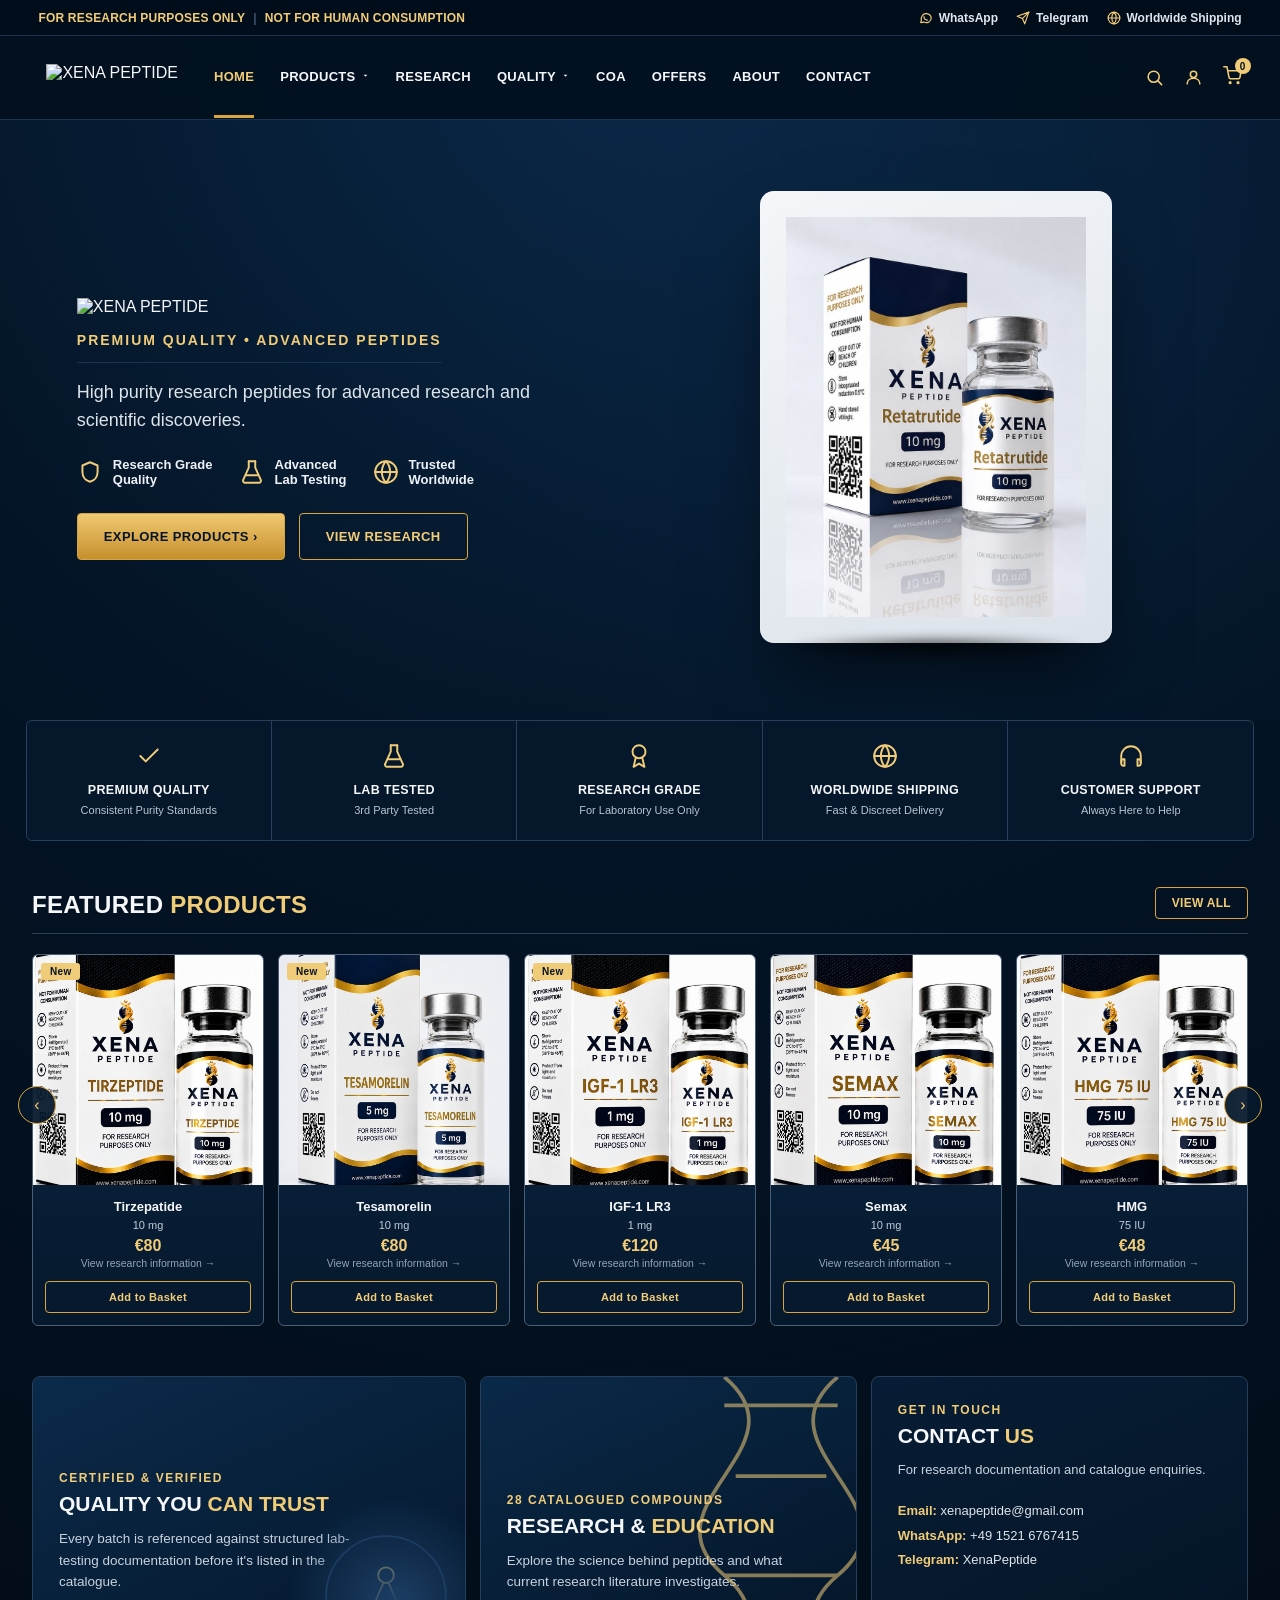
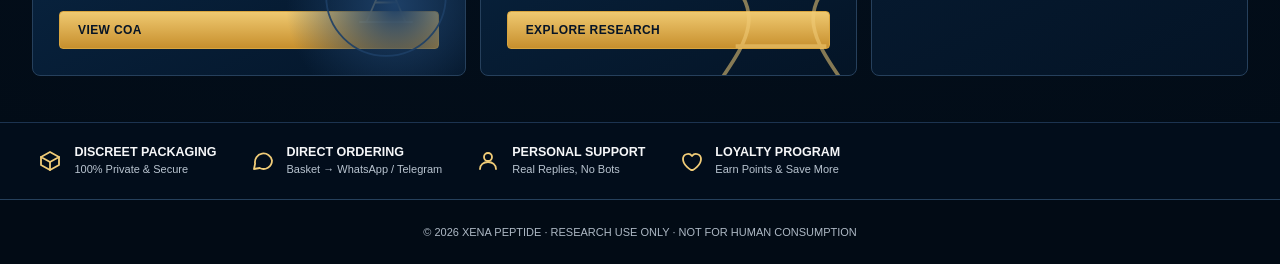
==== commit c5fb2c8c: "Add files via upload" ====
--- a/index.html
+++ b/index.html
@@ -1 +1,147 @@
-<!doctype html><html lang="en"><head><meta charset="utf-8"><meta name="viewport" content="width=device-width,initial-scale=1"><title>XENA PEPTIDE — Research Catalog</title><link rel="stylesheet" href="styles.css"></head><body><div class="top"><span class="warn">FOR RESEARCH PURPOSES ONLY &nbsp; | &nbsp; NOT FOR HUMAN CONSUMPTION</span><span class="contact">WhatsApp &nbsp; • &nbsp; Telegram &nbsp; • &nbsp; Worldwide Research Enquiries</span></div><header><a class="brand" href="index.html"><img src="images/xena-logo.jpg" alt="XENA PEPTIDE"></a><nav class="nav"><a class="active" href="#home">HOME</a><a href="#products">PRODUCTS</a><a href="research.html">RESEARCH</a><a href="about.html">ABOUT</a><a href="contact.html">CONTACT</a></nav></header><main id="home"><section class="hero"><div><img class="hero-logo" src="images/xena-logo.jpg" alt="XENA PEPTIDE"><div class="goldline">PREMIUM QUALITY • ADVANCED PEPTIDES</div><p>Research-oriented peptide catalogue for scientific and laboratory reference.</p><a class="btn" href="#products">EXPLORE PRODUCTS</a><a class="btn outline" href="research.html">VIEW RESEARCH</a></div><div class="hero-product"><img src="images/products/01-product.jpg" alt="Retatrutide research product"></div></section><section class="trust" id="quality"><div class="item"><span class="icon">♢</span><strong>PRODUCT DATA</strong><small>Organized specifications</small></div><div class="item"><span class="icon">⌬</span><strong>RESEARCH CONTEXT</strong><small>Evidence-aware information</small></div><div class="item"><span class="icon">✥</span><strong>RESEARCH GRADE</strong><small>Laboratory reference</small></div><div class="item"><span class="icon">✈</span><strong>CATALOGUE</strong><small>28 listed products</small></div><div class="item"><span class="icon">♧</span><strong>SUPPORT</strong><small>Research enquiries</small></div></section><section class="products" id="products"><div class="section-head"><h2>PRODUCT <em>CATALOG</em></h2><span>28 PRODUCTS</span></div><div class="grid" id="productGrid"></div></section><section class="info"><article class="panel"><h3>QUALITY & <em>DOCUMENTATION</em></h3><p>Product pages organize specifications and research context. Batch-specific analytical documentation should be added only when verified and available.</p><a class="btn small" href="research.html">VIEW QUALITY</a></article><article class="panel"><h3>RESEARCH & <em>EDUCATION</em></h3><p>Open any product to see what it is and what the research literature investigates.</p><a class="btn small" href="research.html">EXPLORE RESEARCH</a></article><article class="panel"><h3>RESEARCH <em>NOTICE</em></h3><p>All catalogue content is informational. Nothing on this website is medical advice or a claim of suitability for human use.</p></article><article class="panel"><h3>CONTACT <em>US</em></h3><p>xenapeptide@gmail.com<br>WhatsApp: +49 1521 6767415<br>Telegram: XenaPeptide</p></article></section></main><footer>© 2026 XENA PEPTIDE · RESEARCH USE ONLY · NOT FOR HUMAN CONSUMPTION</footer><script src="data.js"></script><script src="script.js"></script></body></html>
+<!doctype html>
+<html lang="en">
+<head>
+<meta charset="utf-8">
+<meta name="viewport" content="width=device-width,initial-scale=1">
+<title>XENA PEPTIDE — Premium Quality, Advanced Peptides</title>
+<meta name="description" content="High purity research peptides for advanced research and scientific discoveries. Research grade quality, lab tested, worldwide shipping.">
+<link rel="stylesheet" href="styles.css">
+<noscript><style>.reveal,.reveal-stagger .r-item{opacity:1!important;transform:none!important}</style></noscript>
+</head>
+<body data-page="home">
+<div id="site-header"></div>
+
+<main id="home">
+
+  <section class="hero">
+    <div class="hero-copy">
+      <div class="hero-icon-wrap"><img class="hero-icon" src="images/xena-icon-transparent.png" alt=""></div>
+      <img class="hero-wordmark" src="images/xena-text-transparent.png" alt="XENA PEPTIDE">
+      <div class="goldline">PREMIUM QUALITY &bull; ADVANCED PEPTIDES</div>
+      <p class="lead">High purity research peptides for advanced research and scientific discoveries.</p>
+      <div class="hero-badges">
+        <span class="badge"><svg viewBox="0 0 24 24" fill="none" stroke-width="1.8" stroke-linecap="round" stroke-linejoin="round"><path d="M12 3l7 3v6c0 4.5-3 8-7 9-4-1-7-4.5-7-9V6z"></path></svg>Research Grade<br>Quality</span>
+        <span class="badge"><svg viewBox="0 0 24 24" fill="none" stroke-width="1.8" stroke-linecap="round" stroke-linejoin="round"><path d="M9 2v6L4 19a2 2 0 0 0 2 3h12a2 2 0 0 0 2-3l-5-11V2"></path><path d="M9 2h6"></path><path d="M7 15h10"></path></svg>Advanced<br>Lab Testing</span>
+        <span class="badge"><svg viewBox="0 0 24 24" fill="none" stroke-width="1.8" stroke-linecap="round" stroke-linejoin="round"><circle cx="12" cy="12" r="10"></circle><path d="M2 12h20M12 2a15 15 0 0 1 0 20 15 15 0 0 1 0-20Z"></path></svg>Trusted<br>Worldwide</span>
+      </div>
+      <div class="hero-ctas">
+        <a class="btn" href="products.html">EXPLORE PRODUCTS &rsaquo;</a>
+        <a class="btn outline" href="research.html">VIEW RESEARCH</a>
+      </div>
+    </div>
+    <div class="hero-product">
+      <div class="shelf"><img src="images/products/01-product.jpg" alt="Retatrutide research vial and box"></div>
+    </div>
+  </section>
+
+  <section class="trust reveal-stagger" id="quality">
+    <div class="item r-item">
+      <svg viewBox="0 0 24 24" fill="none" stroke-width="1.8" stroke-linecap="round" stroke-linejoin="round"><path d="M20 6 9 17l-5-5"></path></svg>
+      <strong>PREMIUM QUALITY</strong><small>Consistent Purity Standards</small>
+    </div>
+    <div class="item r-item">
+      <svg viewBox="0 0 24 24" fill="none" stroke-width="1.8" stroke-linecap="round" stroke-linejoin="round"><path d="M9 2v6L4 19a2 2 0 0 0 2 3h12a2 2 0 0 0 2-3l-5-11V2"></path><path d="M9 2h6"></path><path d="M7 15h10"></path></svg>
+      <strong>LAB TESTED</strong><small>3rd Party Tested</small>
+    </div>
+    <div class="item r-item">
+      <svg viewBox="0 0 24 24" fill="none" stroke-width="1.8" stroke-linecap="round" stroke-linejoin="round"><circle cx="12" cy="8" r="6"></circle><path d="M9 13.5 7 22l5-3 5 3-2-8.5"></path></svg>
+      <strong>RESEARCH GRADE</strong><small>For Laboratory Use Only</small>
+    </div>
+    <div class="item r-item">
+      <svg viewBox="0 0 24 24" fill="none" stroke-width="1.8" stroke-linecap="round" stroke-linejoin="round"><path d="M2 12h20M12 2a15 15 0 0 1 0 20 15 15 0 0 1 0-20Z"></path><circle cx="12" cy="12" r="10"></circle></svg>
+      <strong>WORLDWIDE SHIPPING</strong><small>Fast &amp; Discreet Delivery</small>
+    </div>
+    <div class="item r-item">
+      <svg viewBox="0 0 24 24" fill="none" stroke-width="1.8" stroke-linecap="round" stroke-linejoin="round"><path d="M3 18v-6a9 9 0 0 1 18 0v6"></path><path d="M21 19a2 2 0 0 1-2 2h-1v-6h1a2 2 0 0 1 2 2Z"></path><path d="M3 19a2 2 0 0 0 2 2h1v-6H5a2 2 0 0 0-2 2Z"></path></svg>
+      <strong>CUSTOMER SUPPORT</strong><small>Always Here to Help</small>
+    </div>
+  </section>
+
+  <section class="products reveal" id="products">
+    <div class="section-head">
+      <h2>FEATURED <em>PRODUCTS</em></h2>
+      <div class="head-right">
+        <a class="view-all-btn" href="products.html">VIEW ALL</a>
+      </div>
+    </div>
+    <div class="carousel-wrap">
+      <button class="arrow prev" type="button" aria-label="Previous">&lsaquo;</button>
+      <div class="carousel" id="featuredCarousel"></div>
+      <button class="arrow next" type="button" aria-label="Next">&rsaquo;</button>
+    </div>
+  </section>
+
+  <section class="info reveal-stagger">
+    <article class="panel trust-panel panel-pad visual r-item">
+      <span class="kicker">CERTIFIED &amp; VERIFIED</span>
+      <h3>QUALITY YOU <em>CAN TRUST</em></h3>
+      <p>Every batch is referenced against structured lab-testing documentation before it's listed in the catalogue.</p>
+      <a class="btn small" href="coa.html">VIEW COA</a>
+      <svg class="microscope" viewBox="0 0 100 100" fill="none" stroke="#f1cc78" stroke-width="1.4">
+        <circle cx="50" cy="50" r="46" stroke="#1d3f66"></circle>
+        <path d="M35 70 L48 40 L52 40 L65 70" stroke-linecap="round" stroke-linejoin="round"></path>
+        <circle cx="50" cy="34" r="6" stroke-linecap="round"></circle>
+        <path d="M30 70 H70" stroke-linecap="round"></path>
+        <path d="M42 55 H58" stroke-linecap="round"></path>
+      </svg>
+    </article>
+
+    <article class="panel research-panel panel-pad visual r-item">
+      <span class="kicker">28 CATALOGUED COMPOUNDS</span>
+      <h3>RESEARCH &amp; <em>EDUCATION</em></h3>
+      <p>Explore the science behind peptides and what current research literature investigates.</p>
+      <a class="btn small" href="research.html">EXPLORE RESEARCH</a>
+      <svg class="dna-svg" viewBox="0 0 60 200" fill="none" stroke="#f1cc78" stroke-width="1.3">
+        <path d="M10 0 C40 25 -20 45 10 70 C40 95 -20 115 10 140 C40 165 -20 185 10 200"></path>
+        <path d="M50 0 C20 25 80 45 50 70 C20 95 80 115 50 140 C20 165 80 185 50 200"></path>
+        <line x1="10" y1="10" x2="50" y2="10"></line>
+        <line x1="14" y1="35" x2="46" y2="35"></line>
+        <line x1="10" y1="70" x2="50" y2="70"></line>
+        <line x1="14" y1="95" x2="46" y2="95"></line>
+        <line x1="10" y1="140" x2="50" y2="140"></line>
+        <line x1="14" y1="165" x2="46" y2="165"></line>
+      </svg>
+    </article>
+
+    <article class="panel notice-panel panel-pad r-item">
+      <span class="kicker">GET IN TOUCH</span>
+      <h3>CONTACT <em>US</em></h3>
+      <p>For research documentation and catalogue enquiries.</p>
+      <div class="contact-lines">
+        <div><b>Email:</b> xenapeptide@gmail.com</div>
+        <div><b>WhatsApp:</b> +49 1521 6767415</div>
+        <div><b>Telegram:</b> XenaPeptide</div>
+      </div>
+    </article>
+  </section>
+
+  <div class="bottom-strip reveal">
+    <div class="bs-items">
+      <div class="bs-item">
+        <svg viewBox="0 0 24 24" fill="none" stroke-width="1.8" stroke-linecap="round" stroke-linejoin="round"><path d="M21 8 12 3 3 8l9 5 9-5Z"></path><path d="M3 8v8l9 5 9-5V8"></path><path d="M12 13v8"></path></svg>
+        <span><strong>DISCREET PACKAGING</strong><small>100% Private &amp; Secure</small></span>
+      </div>
+      <div class="bs-item">
+        <svg viewBox="0 0 24 24" fill="none" stroke-width="1.8" stroke-linecap="round" stroke-linejoin="round"><path d="M21 11.5a8.5 8.5 0 0 1-12.4 7.5L3 20l1.1-5.4A8.5 8.5 0 1 1 21 11.5Z"></path></svg>
+        <span><strong>DIRECT ORDERING</strong><small>Basket &rarr; WhatsApp / Telegram</small></span>
+      </div>
+      <div class="bs-item">
+        <svg viewBox="0 0 24 24" fill="none" stroke-width="1.8" stroke-linecap="round" stroke-linejoin="round"><circle cx="12" cy="8" r="4"></circle><path d="M4 20c0-4.4 3.6-7 8-7s8 2.6 8 7"></path></svg>
+        <span><strong>PERSONAL SUPPORT</strong><small>Real Replies, No Bots</small></span>
+      </div>
+      <div class="bs-item">
+        <svg viewBox="0 0 24 24" fill="none" stroke-width="1.8" stroke-linecap="round" stroke-linejoin="round"><path d="M12 21s-8-4.5-8-11a5 5 0 0 1 9-3 5 5 0 0 1 9 3c0 6.5-8 11-8 11z"></path></svg>
+        <span><strong>LOYALTY PROGRAM</strong><small>Earn Points &amp; Save More</small></span>
+      </div>
+    </div>
+  </div>
+
+</main>
+
+<div id="site-footer"></div>
+<script src="data.js"></script>
+<script src="cart.js"></script>
+<script src="partials.js"></script>
+<script src="script.js"></script>
+</body>
+</html>
--- a/styles.css
+++ b/styles.css
@@ -1 +1,404 @@
-:root{--navy:#041426;--navy2:#071d35;--gold:#d9a53f;--gold2:#f1cc78;--white:#f6f7f9;--muted:#b9c4d0;--line:#334a63}*{box-sizing:border-box}html{scroll-behavior:smooth}body{margin:0;background:radial-gradient(circle at 50% 0,#0a2949 0,#041426 42%,#020b15 100%);color:var(--white);font-family:Arial,Helvetica,sans-serif}a{text-decoration:none;color:inherit}.top{min-height:34px;display:flex;justify-content:space-between;align-items:center;padding:7px 3%;font-size:12px;border-bottom:1px solid #263c53;background:#020d1b}.top .warn{color:var(--gold2);font-weight:700}.top .contact{color:#fff}header{height:86px;display:flex;align-items:center;gap:35px;padding:0 3%;background:#031120eF;border-bottom:1px solid #1f354b;position:sticky;top:0;z-index:10;backdrop-filter:blur(12px)}.brand img{width:190px;height:78px;object-fit:contain;object-position:center;mix-blend-mode:screen}.nav{margin-left:auto;display:flex;gap:29px;font-weight:700;font-size:13px}.nav a{padding:30px 0;border-bottom:3px solid transparent}.nav a:hover,.nav a.active{color:var(--gold2);border-color:var(--gold)}.icons{display:flex;gap:18px;color:var(--gold2);font-size:21px}.hero{min-height:575px;display:grid;grid-template-columns:1fr 1fr;align-items:center;padding:48px 7%;gap:25px;background:linear-gradient(90deg,#06182bF2,#06182BCC),url('homepage-reference.jpg') center/cover}.hero-logo{width:min(440px,100%);height:250px;object-fit:contain;mix-blend-mode:screen}.eyebrow{color:var(--gold2);letter-spacing:1px;font-size:14px;font-weight:800}.hero p{font-size:20px;line-height:1.5;max-width:560px;color:#edf2f7}.goldline{color:var(--gold2);font-weight:800;letter-spacing:1.2px;margin:5px 0 10px}.btn{display:inline-block;padding:14px 24px;margin:10px 8px 0 0;background:linear-gradient(#efc971,#c78f2d);color:#061426;border:1px solid var(--gold);font-weight:800;border-radius:4px}.btn.outline{background:transparent;color:var(--gold2)}.hero-product{display:flex;justify-content:center;align-items:end;min-height:480px}.hero-product img{max-width:100%;max-height:480px;object-fit:contain;filter:drop-shadow(0 25px 25px #0008)}.trust{display:grid;grid-template-columns:repeat(5,1fr);margin:0 2%;border:1px solid var(--line);background:#061a30}.trust .item{padding:20px 16px;border-right:1px solid var(--line);text-align:center}.trust .icon{display:block;color:var(--gold2);font-size:27px}.trust strong{display:block;margin:6px 0 3px;font-size:13px}.trust small{color:var(--muted);font-size:11px}.products{padding:42px 2.5%}.section-head{display:flex;align-items:end;justify-content:space-between;border-bottom:1px solid var(--line);margin-bottom:18px}.section-head h2{margin:0 0 12px;font-size:24px}.section-head em{color:var(--gold2);font-style:normal}.section-head span{color:var(--gold2);font-size:12px;margin-bottom:14px}.grid{display:grid;grid-template-columns:repeat(6,1fr);gap:10px}.card{background:linear-gradient(180deg,#0a2948,#06182c);border:1px solid #a8792b;border-radius:5px;overflow:hidden;position:relative;transition:.2s}.card:hover{transform:translateY(-3px);box-shadow:0 10px 28px #0007}.num{position:absolute;z-index:2;top:5px;left:5px;background:var(--gold2);color:#061426;font-weight:900;padding:4px 7px;border-radius:2px;font-size:11px}.card img{width:100%;aspect-ratio:1/1;object-fit:cover;display:block}.card-body{padding:9px;text-align:center}.card h3{font-size:13px;margin:2px 0 5px}.strength{font-size:11px;color:#e6ebf0}.price{color:var(--gold2);font-weight:900;font-size:16px;margin:5px 0}.research{font-size:10px;color:#c8d3df}.info{display:grid;grid-template-columns:1.1fr 1.1fr .8fr 1fr;gap:12px;padding:25px 2.5%;background:#031120}.panel{border:1px solid #8d6727;background:linear-gradient(135deg,#071d35,#041426);padding:22px;min-height:165px}.panel h3{margin:0 0 10px;font-size:17px}.panel h3 em{color:var(--gold2);font-style:normal}.panel p{color:#c8d3df;line-height:1.55;font-size:13px}.payments{display:flex;gap:12px;flex-wrap:wrap;margin-top:12px}.coin{border:1px solid var(--line);padding:8px 10px;border-radius:5px;color:#fff}.page{max-width:1200px;margin:auto;padding:70px 5%;min-height:70vh}.page h1{font-size:44px;margin:10px 0}.page h2{color:var(--gold2)}.page p,.page li{color:#c8d3df;line-height:1.7}.notice{border:1px solid var(--gold);padding:18px;background:#081f38;color:#f1d590;margin:25px 0}.product-detail{display:grid;grid-template-columns:360px 1fr;gap:35px}.product-detail img{width:100%;border:1px solid #8d6727}.research-box{border:1px solid var(--line);padding:22px;background:#061a30;margin-top:20px}.contact-grid{display:grid;grid-template-columns:1fr 1fr;gap:15px}.contact-card{border:1px solid var(--line);padding:20px;background:#061a30}footer{padding:25px;text-align:center;border-top:1px solid var(--line);color:#aeb9c5;font-size:11px}.smallnote{font-size:11px;color:#8896a5}@media(max-width:1050px){.nav{gap:14px}.grid{grid-template-columns:repeat(4,1fr)}.trust{grid-template-columns:repeat(2,1fr)}.info{grid-template-columns:1fr 1fr}}@media(max-width:700px){.top{flex-direction:column;text-align:center;gap:5px}header{height:auto;flex-wrap:wrap;justify-content:center;padding:8px}.brand img{width:155px;height:58px}.nav{order:3;width:100%;justify-content:center;gap:15px;flex-wrap:wrap}.nav a{padding:8px 0}.icons{display:none}.hero{grid-template-columns:1fr;text-align:center;padding:35px 5%}.hero-logo{height:190px}.hero p{font-size:17px;margin:auto}.hero-product{min-height:300px}.hero-product img{max-height:330px}.grid{grid-template-columns:repeat(2,1fr)}.trust,.info,.contact-grid{grid-template-columns:1fr}.product-detail{grid-template-columns:1fr}.page h1{font-size:34px}}
+:root{
+  --navy:#041426;
+  --navy2:#071d35;
+  --navy3:#0a2340;
+  --gold:#d9a53f;
+  --gold2:#f1cc78;
+  --white:#f6f7f9;
+  --muted:#b9c4d0;
+  --line:#26405c;
+  --line-soft:#1c3350;
+}
+*{box-sizing:border-box}
+html{scroll-behavior:smooth}
+body{
+  margin:0;
+  background:radial-gradient(circle at 50% 0,#0a2949 0,#041426 42%,#020b15 100%);
+  color:var(--white);
+  font-family:Arial,Helvetica,sans-serif;
+}
+a{text-decoration:none;color:inherit}
+img{max-width:100%}
+button{font-family:inherit}
+
+/* ---------- top bar ---------- */
+.top{
+  min-height:36px;
+  display:flex;justify-content:space-between;align-items:center;
+  padding:7px 3%;font-size:12px;
+  border-bottom:1px solid #1c3350;background:#020d1b;
+}
+.top .warn{color:var(--gold2);font-weight:700;letter-spacing:.2px}
+.top .warn .sep{color:#3d5372;margin:0 8px}
+.top-links{display:flex;align-items:center;gap:18px;color:#dfe6ee}
+.top-links a{display:flex;align-items:center;gap:6px;font-weight:600}
+.top-links svg{width:14px;height:14px;stroke:var(--gold2)}
+.top-links a:hover{color:var(--gold2)}
+
+/* ---------- header / nav ---------- */
+header{
+  height:84px;display:flex;align-items:center;gap:28px;padding:0 3%;
+  background:#031120ee;border-bottom:1px solid var(--line-soft);
+  position:sticky;top:0;z-index:50;backdrop-filter:blur(12px);
+}
+.brand{display:flex;align-items:center;gap:8px}
+.brand-icon{height:52px;width:auto;object-fit:contain;filter:drop-shadow(0 0 6px rgba(230,238,246,.3)) drop-shadow(0 2px 6px rgba(0,0,0,.5))}
+.brand-wordmark{height:30px;width:auto;object-fit:contain;margin-top:2px}
+.brand-text{display:flex;flex-direction:column;line-height:1;font-weight:800;font-size:19px;letter-spacing:2px;color:var(--white)}
+.brand-text small{font-size:9px;letter-spacing:4px;color:var(--gold2);font-weight:700;margin-top:3px}
+.nav{margin-left:8px;display:flex;gap:26px;font-weight:700;font-size:13px;letter-spacing:.3px}
+.nav>a,.nav>.has-menu>a,.nav>.has-menu>button{
+  padding:31px 0;border-bottom:3px solid transparent;background:none;border-top:none;border-left:none;border-right:none;
+  color:var(--white);cursor:pointer;font-size:13px;font-weight:700;letter-spacing:.3px;font-family:inherit;
+  display:flex;align-items:center;gap:5px;
+}
+.nav a:hover,.nav a.active,.nav .has-menu:hover>button{color:var(--gold2);border-color:var(--gold)}
+.nav .has-menu{position:relative}
+.nav .caret{width:9px;height:9px;margin-top:-2px;transition:transform .15s}
+.nav .has-menu:hover .caret{transform:rotate(180deg)}
+.dropdown{
+  position:absolute;top:100%;left:50%;transform:translateX(-50%) translateY(6px);
+  min-width:230px;background:#06182c;border:1px solid var(--line);border-radius:6px;
+  padding:10px;opacity:0;pointer-events:none;transition:.15s;box-shadow:0 20px 40px #0009;
+}
+.nav .has-menu:hover .dropdown{opacity:1;pointer-events:auto;transform:translateX(-50%) translateY(0)}
+.dropdown a{display:flex;justify-content:space-between;gap:10px;padding:9px 10px;border-radius:4px;font-size:12.5px;font-weight:600;color:#dbe4ee}
+.dropdown a:hover{background:#0d2846;color:var(--gold2)}
+.dropdown a small{color:#7f93a8;font-weight:600}
+.dropdown .view-all{margin-top:4px;border-top:1px solid var(--line-soft);padding-top:10px;color:var(--gold2);justify-content:center}
+.icons{margin-left:auto;display:flex;align-items:center;gap:20px}
+.icons button{background:none;border:none;color:var(--gold2);cursor:pointer;padding:0;display:flex}
+.icons svg{width:19px;height:19px;stroke:var(--gold2)}
+.cart-wrap{position:relative}
+.cart-count{
+  position:absolute;top:-8px;right:-9px;background:var(--gold2);color:#061426;
+  font-size:10px;font-weight:900;border-radius:50%;width:16px;height:16px;
+  display:flex;align-items:center;justify-content:center;
+}
+.burger{display:none;align-items:center;justify-content:center;background:none;border:1px solid var(--line);border-radius:4px;padding:8px;color:var(--gold2)}
+.burger svg{width:19px;height:19px}
+
+/* ---------- hero ---------- */
+.hero{
+  min-height:600px;display:grid;grid-template-columns:1.05fr 1fr;align-items:center;
+  padding:52px 6% 40px;gap:30px;
+  background:radial-gradient(circle at 82% 30%,#0d2c4d55,transparent 55%);
+  position:relative;overflow:hidden;
+}
+.hero::before{
+  content:"";position:absolute;inset:0;z-index:0;opacity:.5;pointer-events:none;
+  background:
+    radial-gradient(1px 1px at 20% 30%,#3d5c82 0,transparent 60%),
+    radial-gradient(1px 1px at 60% 12%,#3d5c82 0,transparent 60%),
+    radial-gradient(1px 1px at 80% 65%,#3d5c82 0,transparent 60%),
+    radial-gradient(1px 1px at 35% 78%,#3d5c82 0,transparent 60%),
+    radial-gradient(1px 1px at 92% 40%,#3d5c82 0,transparent 60%);
+}
+.hero-copy{position:relative;z-index:1}
+.hero-icon{
+  width:min(96px,24vw);height:auto;display:block;margin-bottom:6px;
+  filter:drop-shadow(0 0 10px rgba(230,238,246,.3)) drop-shadow(0 10px 20px rgba(0,0,0,.55));
+}
+.hero-wordmark{width:min(360px,80vw);height:auto;display:block;margin-bottom:10px}
+.hero-copy h1{
+  font-size:clamp(40px,5.5vw,64px);letter-spacing:2px;margin:2px 0 2px;
+  background:linear-gradient(180deg,#f4f6f8,#c3cbd3);-webkit-background-clip:text;background-clip:text;color:transparent;
+  font-weight:800;line-height:1;
+}
+.hero-copy .brandline2{
+  display:block;font-size:clamp(20px,2.6vw,30px);letter-spacing:10px;font-weight:600;
+  background:linear-gradient(180deg,#f4f6f8,#c3cbd3);-webkit-background-clip:text;background-clip:text;color:transparent;
+  margin-bottom:14px;
+}
+.goldline{
+  color:var(--gold2);font-weight:800;letter-spacing:2px;margin:6px 0 16px;font-size:14px;
+  padding-bottom:14px;border-bottom:1px solid var(--line-soft);display:inline-block;
+}
+.hero-copy p.lead{font-size:18px;line-height:1.55;max-width:520px;color:#dde4ea;margin:0 0 22px}
+.hero-badges{display:flex;gap:26px;margin-bottom:26px;flex-wrap:wrap}
+.hero-badges .badge{display:flex;align-items:center;gap:10px;font-size:13px;font-weight:700;color:#eef2f6}
+.hero-badges svg{width:26px;height:26px;stroke:var(--gold2);flex-shrink:0}
+.hero-ctas{display:flex;gap:14px;flex-wrap:wrap}
+.btn{
+  display:inline-flex;align-items:center;gap:8px;padding:15px 26px;
+  background:linear-gradient(#efc971,#c78f2d);color:#061426;border:1px solid var(--gold);
+  font-weight:800;border-radius:4px;font-size:13px;letter-spacing:.4px;transition:.15s;
+}
+.btn:hover{filter:brightness(1.08);transform:translateY(-1px)}
+.btn.outline{background:transparent;color:var(--gold2);border:1px solid var(--gold)}
+.btn.outline:hover{background:#0d2846}
+.btn.small{padding:11px 18px;font-size:12px}
+.hero-product{display:flex;justify-content:center;align-items:flex-end;min-height:420px;position:relative;z-index:1;padding-bottom:18px}
+.hero-product .shelf{
+  position:relative;background:linear-gradient(155deg,#f4f6f8 0%,#dbe2ea 100%);
+  border-radius:14px;padding:26px;box-shadow:0 40px 70px -20px #000a,0 0 0 1px #ffffff22 inset;
+  max-width:420px;
+}
+.hero-product .shelf::after{
+  content:"";position:absolute;left:8%;right:8%;bottom:-14px;height:22px;border-radius:50%;
+  background:radial-gradient(ellipse,#000a 0%,transparent 75%);filter:blur(4px);
+}
+.hero-product img{max-width:100%;max-height:400px;object-fit:contain;display:block;position:relative}
+
+/* ---------- trust strip (5 col) ---------- */
+.trust{
+  display:grid;grid-template-columns:repeat(5,1fr);margin:0 2%;
+  border:1px solid var(--line);border-radius:6px;overflow:hidden;background:#06182ccc;
+}
+.trust .item{padding:22px 14px;border-right:1px solid var(--line);text-align:center}
+.trust .item:last-child{border-right:none}
+.trust svg{width:26px;height:26px;stroke:var(--gold2);margin-bottom:8px}
+.trust strong{display:block;margin:2px 0 3px;font-size:12.5px;letter-spacing:.3px}
+.trust small{color:var(--muted);font-size:11px}
+
+/* ---------- product grid / featured ---------- */
+.products{padding:46px 2.5% 10px}
+.section-head{display:flex;align-items:end;justify-content:space-between;border-bottom:1px solid var(--line);margin-bottom:20px;padding-bottom:14px}
+.section-head h2{margin:0;font-size:24px;letter-spacing:.3px}
+.section-head em{color:var(--gold2);font-style:normal}
+.section-head .head-right{display:flex;align-items:center;gap:16px}
+.section-head span{color:var(--gold2);font-size:12px;font-weight:700}
+.section-head .view-all-btn{
+  border:1px solid var(--gold);color:var(--gold2);background:transparent;padding:8px 16px;
+  border-radius:4px;font-size:12px;font-weight:800;letter-spacing:.3px;
+}
+.section-head .view-all-btn:hover{background:#0d2846}
+
+.carousel-wrap{position:relative}
+.carousel{display:grid;grid-auto-flow:column;grid-auto-columns:calc((100% - 4*14px)/5);gap:14px;overflow-x:auto;scroll-behavior:smooth;padding-bottom:6px;scrollbar-width:none}
+.carousel::-webkit-scrollbar{display:none}
+.arrow{
+  position:absolute;top:40%;translate:0 -50%;width:38px;height:38px;border-radius:50%;
+  background:#06182cee;border:1px solid var(--gold);color:var(--gold2);display:flex;align-items:center;justify-content:center;
+  cursor:pointer;z-index:5;font-size:16px;
+}
+.arrow.prev{left:-14px}
+.arrow.next{right:-14px}
+.arrow:hover{background:#0d2846}
+
+.grid{display:grid;grid-template-columns:repeat(6,1fr);gap:12px}
+.card{
+  background:linear-gradient(180deg,#0a2948,#06182c);border:1px solid #4a5f7a;border-radius:6px;
+  overflow:hidden;position:relative;transition:.2s;
+}
+.card:hover{transform:translateY(-3px);box-shadow:0 12px 28px #0007;border-color:var(--gold)}
+.card .new{
+  position:absolute;z-index:2;top:8px;left:8px;background:var(--gold2);color:#061426;
+  font-weight:900;padding:3px 9px;border-radius:3px;font-size:10px;letter-spacing:.3px;
+}
+.card img{width:100%;aspect-ratio:1/1;object-fit:cover;display:block;background:#eef1f4}
+.card-body{padding:12px;text-align:center}
+.card h3{font-size:13px;margin:2px 0 5px;font-weight:700}
+.strength{font-size:11px;color:#c3cdd8}
+.price{color:var(--gold2);font-weight:900;font-size:16px;margin:6px 0 2px}
+.research{font-size:10.5px;color:#94a4b5;margin-top:2px}
+.add-basket{
+  display:block;width:calc(100% - 24px);margin:0 12px 12px;padding:9px;
+  background:transparent;border:1px solid var(--gold);color:var(--gold2);
+  font-weight:800;font-size:11px;letter-spacing:.3px;border-radius:4px;cursor:pointer;transition:.15s;
+}
+.add-basket:hover{background:var(--gold);color:#061426}
+
+/* ---------- toast ---------- */
+.toast{
+  position:fixed;left:50%;bottom:26px;transform:translateX(-50%) translateY(20px);
+  background:#0d2846;border:1px solid var(--gold);color:var(--gold2);
+  padding:12px 20px;border-radius:6px;font-size:13px;font-weight:700;
+  opacity:0;pointer-events:none;transition:.25s;z-index:200;box-shadow:0 12px 30px #000a;
+}
+.toast.show{opacity:1;transform:translateX(-50%) translateY(0)}
+
+/* ---------- quantity stepper ---------- */
+.qty-row{display:flex;align-items:center;gap:14px;margin:16px 0 20px;flex-wrap:wrap}
+.qty-stepper{display:flex;align-items:center;border:1px solid var(--line);border-radius:4px;overflow:hidden}
+.qty-stepper.small{height:34px}
+.qty-btn{background:#0d2846;color:var(--gold2);border:none;width:36px;height:38px;font-size:16px;cursor:pointer}
+.qty-btn:hover{background:#123a63}
+.qty-stepper input{
+  width:44px;text-align:center;background:#061a30;border:none;color:var(--white);
+  font-size:14px;height:38px;border-left:1px solid var(--line);border-right:1px solid var(--line);
+}
+.qty-stepper.small input{height:34px;width:38px}
+.add-basket-detail{padding:12px 22px}
+
+/* ---------- cart page ---------- */
+.cart-empty{text-align:center;padding:60px 0}
+.cart-empty p{font-size:16px;margin-bottom:20px}
+.cart-list{display:flex;flex-direction:column;gap:12px;margin-top:20px}
+.cart-row{
+  display:grid;grid-template-columns:64px 1fr auto auto auto;gap:16px;align-items:center;
+  border:1px solid var(--line);background:#061a30;border-radius:6px;padding:12px;
+}
+.cart-row img{width:64px;height:64px;object-fit:cover;border-radius:4px;background:#eef1f4}
+.cart-row-info h3{margin:0 0 3px;font-size:14px}
+.cart-row-info .strength{font-size:12px;color:#a9b6c4}
+.cart-row-info .price{font-size:12px;color:var(--gold2);margin-top:2px}
+.cart-row-total{font-weight:800;color:var(--gold2);font-size:14px;white-space:nowrap}
+.cart-remove{background:none;border:1px solid var(--line);color:#c8d3df;width:30px;height:30px;border-radius:50%;font-size:16px;cursor:pointer}
+.cart-remove:hover{border-color:#c0524f;color:#e08683}
+.cart-summary{margin-top:26px;border-top:1px solid var(--line);padding-top:22px}
+.cart-total-line{display:flex;justify-content:space-between;align-items:center;font-size:20px;margin-bottom:14px}
+.cart-total-line strong{color:var(--gold2)}
+.checkout-actions{display:flex;gap:14px;flex-wrap:wrap;margin:14px 0 10px}
+.clear-cart{background:none;border:none;color:#8896a5;font-size:12px;text-decoration:underline;cursor:pointer;padding:0}
+@media(max-width:640px){
+  .cart-row{grid-template-columns:52px 1fr;grid-template-areas:"img info" "img qty" "img total";row-gap:8px}
+  .cart-row img{grid-area:img}
+  .cart-row-info{grid-area:info}
+  .qty-stepper{grid-area:qty}
+  .cart-row-total{grid-area:total}
+  .cart-remove{position:absolute;margin-left:8px}
+}
+
+/* ---------- info panels row ---------- */
+.info{display:grid;grid-template-columns:1.15fr 1fr 1fr;gap:14px;padding:34px 2.5% 46px}
+.panel{
+  border:1px solid var(--line);background:linear-gradient(155deg,#071d35,#041426);
+  border-radius:8px;overflow:hidden;position:relative;min-height:230px;
+}
+.panel-pad{padding:26px}
+.panel .kicker{color:var(--gold2);font-size:12px;font-weight:800;letter-spacing:1.5px;display:block;margin-bottom:6px}
+.panel h3{margin:0 0 12px;font-size:21px;line-height:1.2}
+.panel h3 em{color:var(--gold2);font-style:normal}
+.panel p{color:#c8d3df;line-height:1.6;font-size:13.5px;max-width:320px;margin:0 0 18px}
+.panel.visual{display:flex;flex-direction:column;justify-content:flex-end;min-height:300px}
+.panel.trust-panel{background:linear-gradient(155deg,#0b2a4a,#04162a)}
+.panel.trust-panel::after{
+  content:"";position:absolute;right:-40px;bottom:-40px;width:220px;height:220px;border-radius:50%;
+  background:radial-gradient(circle,#1d3f66 0%,transparent 70%);
+}
+.panel.trust-panel .microscope{
+  position:absolute;right:14px;bottom:14px;width:130px;height:130px;opacity:.9;
+}
+.panel.research-panel{background:linear-gradient(155deg,#0a2948,#041426)}
+.panel.research-panel .dna-svg{position:absolute;right:-10px;top:0;bottom:0;width:170px;opacity:.55}
+.notice-panel p{color:#c8d3df;line-height:1.6;font-size:13px}
+.notice-panel .contact-lines{margin-top:14px;font-size:13px;color:#dde4ea;line-height:1.9}
+.notice-panel .contact-lines b{color:var(--gold2)}
+
+/* ---------- bottom trust strip ---------- */
+.bottom-strip{
+  display:flex;flex-wrap:wrap;align-items:center;justify-content:space-between;gap:20px;
+  padding:22px 3%;border-top:1px solid var(--line-soft);background:#020d1b;
+}
+.bottom-strip .bs-item{display:flex;align-items:center;gap:12px}
+.bottom-strip svg{width:24px;height:24px;stroke:var(--gold2);flex-shrink:0}
+.bottom-strip strong{display:block;font-size:12.5px}
+.bottom-strip small{color:var(--muted);font-size:11px}
+.bs-items{display:flex;gap:34px;flex-wrap:wrap}
+.trustpilot{display:flex;align-items:center;gap:10px}
+.trustpilot .tp-stars{display:flex;gap:2px}
+.trustpilot .tp-stars span{width:20px;height:20px;background:#00b67a;display:flex;align-items:center;justify-content:center;color:#fff;font-size:12px}
+.trustpilot .tp-score{font-size:13px;color:#dde4ea;font-weight:700}
+.trustpilot .tp-name{display:flex;align-items:center;gap:5px;font-weight:800;font-size:13px}
+.trustpilot svg{width:16px;height:16px;stroke:#00b67a}
+
+/* ---------- footer ---------- */
+footer{padding:26px;text-align:center;border-top:1px solid var(--line);color:#aeb9c5;font-size:11px;background:#020b15}
+
+/* ---------- generic inner pages ---------- */
+.page{max-width:1200px;margin:auto;padding:60px 5%;min-height:65vh}
+.page h1{font-size:42px;margin:8px 0 20px}
+.page .eyebrow{color:var(--gold2);letter-spacing:1.5px;font-size:12px;font-weight:800}
+.page p,.page li{color:#c8d3df;line-height:1.7}
+.notice{border:1px solid var(--gold);padding:18px;background:#081f38;color:#f1d590;margin:25px 0;border-radius:6px}
+.research-box{border:1px solid var(--line);padding:22px;background:#061a30;margin-top:18px;border-radius:6px}
+.research-box h2{color:var(--gold2);font-size:16px;margin:0 0 10px}
+.product-detail{display:grid;grid-template-columns:380px 1fr;gap:40px}
+.product-detail img{width:100%;border:1px solid #4a5f7a;border-radius:6px}
+.product-detail h1{margin:2px 0 0}
+.product-detail h2{color:var(--gold2);font-weight:700;font-size:18px;margin:4px 0 12px}
+.contact-grid{display:grid;grid-template-columns:1fr 1fr;gap:16px;margin-top:24px}
+.contact-card{border:1px solid var(--line);padding:22px;background:#061a30;border-radius:6px}
+.contact-card h2{color:var(--gold2);font-size:15px;margin:0 0 8px}
+.smallnote{font-size:11px;color:#8896a5}
+
+/* ---------- entrance & motion ---------- */
+@keyframes fadeUp{from{opacity:0;transform:translateY(22px)}to{opacity:1;transform:translateY(0)}}
+@keyframes iconIntro{
+  0%{opacity:0;transform:perspective(700px) rotateY(-35deg) scale(.75);filter:blur(6px) drop-shadow(0 0 0 rgba(241,204,120,0))}
+  60%{opacity:1;filter:blur(0) drop-shadow(0 0 22px rgba(241,204,120,.45))}
+  100%{opacity:1;transform:perspective(700px) rotateY(0) scale(1);filter:blur(0) drop-shadow(0 0 10px rgba(241,204,120,.28))}
+}
+@keyframes shelfIntro{
+  0%{opacity:0;transform:translateY(38px) scale(.92) rotateX(8deg)}
+  100%{opacity:1;transform:translateY(0) scale(1) rotateX(0)}
+}
+@keyframes floatIcon{
+  0%,100%{transform:perspective(700px) rotateY(-6deg) translateY(0)}
+  50%{transform:perspective(700px) rotateY(6deg) translateY(-8px)}
+}
+@keyframes glowPulse{
+  0%,100%{opacity:.55;transform:scale(1)}
+  50%{opacity:.9;transform:scale(1.08)}
+}
+.hero-icon{
+  animation:iconIntro 1.1s cubic-bezier(.2,.8,.2,1) both, floatIcon 6s ease-in-out 1.1s infinite;
+  transform-style:preserve-3d;
+}
+.hero-wordmark{opacity:0;animation:fadeUp .8s ease-out .55s forwards}
+.hero-copy .goldline{opacity:0;animation:fadeUp .7s ease-out .8s forwards}
+.hero-copy p.lead{opacity:0;animation:fadeUp .7s ease-out .95s forwards}
+.hero-badges{opacity:0;animation:fadeUp .7s ease-out 1.1s forwards}
+.hero-ctas{opacity:0;animation:fadeUp .7s ease-out 1.25s forwards}
+.hero-product{perspective:900px}
+.hero-product .shelf{animation:shelfIntro 1s cubic-bezier(.2,.8,.2,1) .35s both}
+.hero-product::before{
+  content:"";position:absolute;width:70%;height:70%;border-radius:50%;
+  background:radial-gradient(circle,#f1cc7844 0%,transparent 70%);
+  animation:glowPulse 5s ease-in-out infinite;pointer-events:none;
+}
+@media(hover:hover) and (pointer:fine){
+  .hero{--mx:0px;--my:0px}
+  .hero-icon-wrap{transform:translate(var(--mx,0),var(--my,0));transition:transform .15s ease-out}
+}
+@media(prefers-reduced-motion:reduce){
+  .hero-icon,.hero-wordmark,.hero-copy .goldline,.hero-copy p.lead,.hero-badges,.hero-ctas,.hero-product .shelf{
+    animation:none!important;opacity:1!important;transform:none!important;
+  }
+}
+
+/* scroll reveal */
+.reveal{opacity:0;transform:translateY(26px);transition:opacity .7s ease,transform .7s ease}
+.reveal.in-view{opacity:1;transform:translateY(0)}
+.reveal-stagger.in-view .r-item{opacity:1;transform:translateY(0)}
+.reveal-stagger .r-item{opacity:0;transform:translateY(22px);transition:opacity .6s ease,transform .6s ease}
+.reveal-stagger .r-item:nth-child(1){transition-delay:.05s}
+.reveal-stagger .r-item:nth-child(2){transition-delay:.12s}
+.reveal-stagger .r-item:nth-child(3){transition-delay:.19s}
+.reveal-stagger .r-item:nth-child(4){transition-delay:.26s}
+.reveal-stagger .r-item:nth-child(5){transition-delay:.33s}
+.reveal-stagger .r-item:nth-child(6){transition-delay:.4s}
+
+@media(max-width:1100px){
+  .nav{gap:16px}
+  .grid{grid-template-columns:repeat(4,1fr)}
+  .carousel{grid-auto-columns:calc((100% - 3*14px)/4)}
+  .info{grid-template-columns:1fr 1fr}
+}
+@media(max-width:900px){
+  .nav{display:none}
+  .burger{display:flex}
+  .hero{grid-template-columns:1fr;text-align:center}
+  .hero-copy{display:flex;flex-direction:column;align-items:center}
+  .hero-badges{justify-content:center}
+  .hero-ctas{justify-content:center}
+  .trust{grid-template-columns:repeat(3,1fr)}
+  .trust .item:nth-child(3){border-right:none}
+  .info{grid-template-columns:1fr}
+}
+@media(max-width:700px){
+  .top{flex-direction:column;gap:6px;text-align:center}
+  .icons{gap:14px}
+  header{padding:0 4%}
+  .brand img{width:140px;height:56px}
+  .grid{grid-template-columns:repeat(2,1fr)}
+  .carousel{grid-auto-columns:calc((100% - 14px)/2)}
+  .trust{grid-template-columns:repeat(2,1fr)}
+  .trust .item:nth-child(2n){border-right:none}
+  .contact-grid{grid-template-columns:1fr}
+  .product-detail{grid-template-columns:1fr}
+  .page h1{font-size:32px}
+  .bottom-strip{justify-content:center;text-align:center}
+  .bs-items{justify-content:center}
+}
